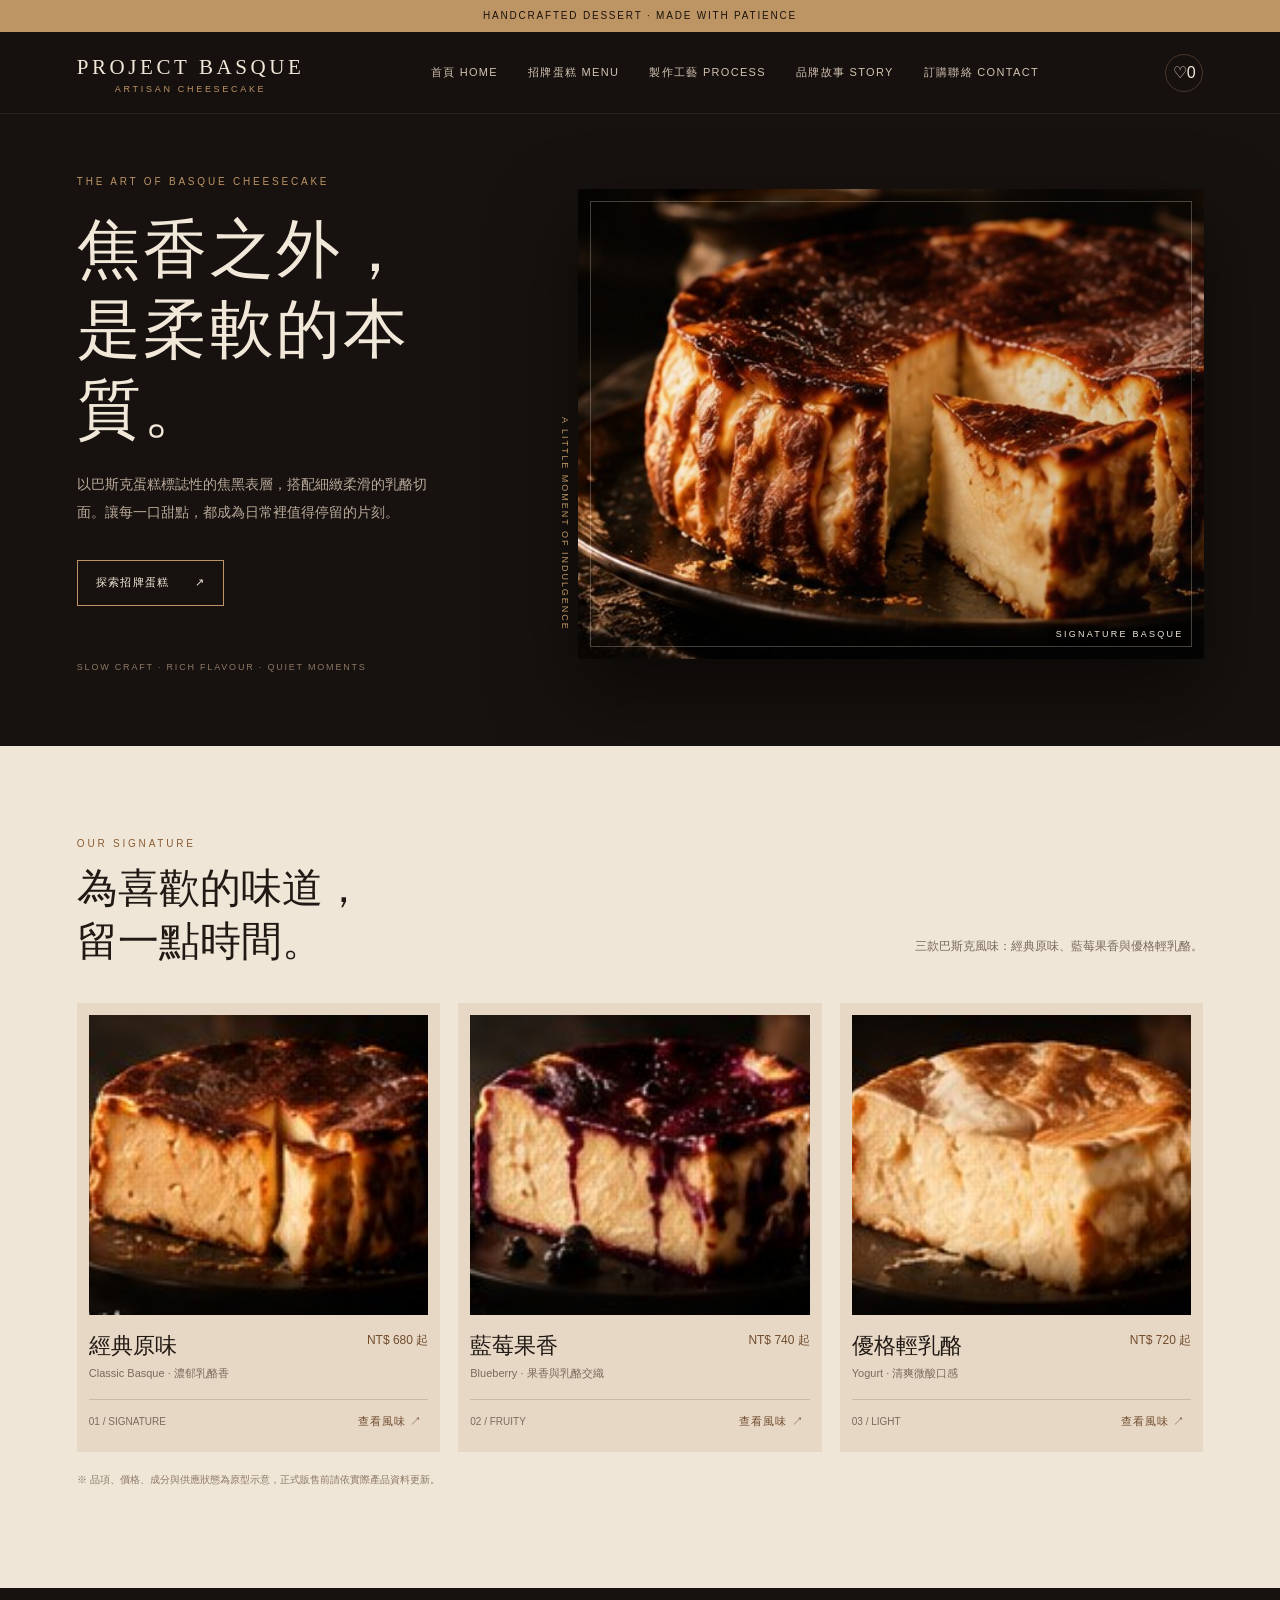
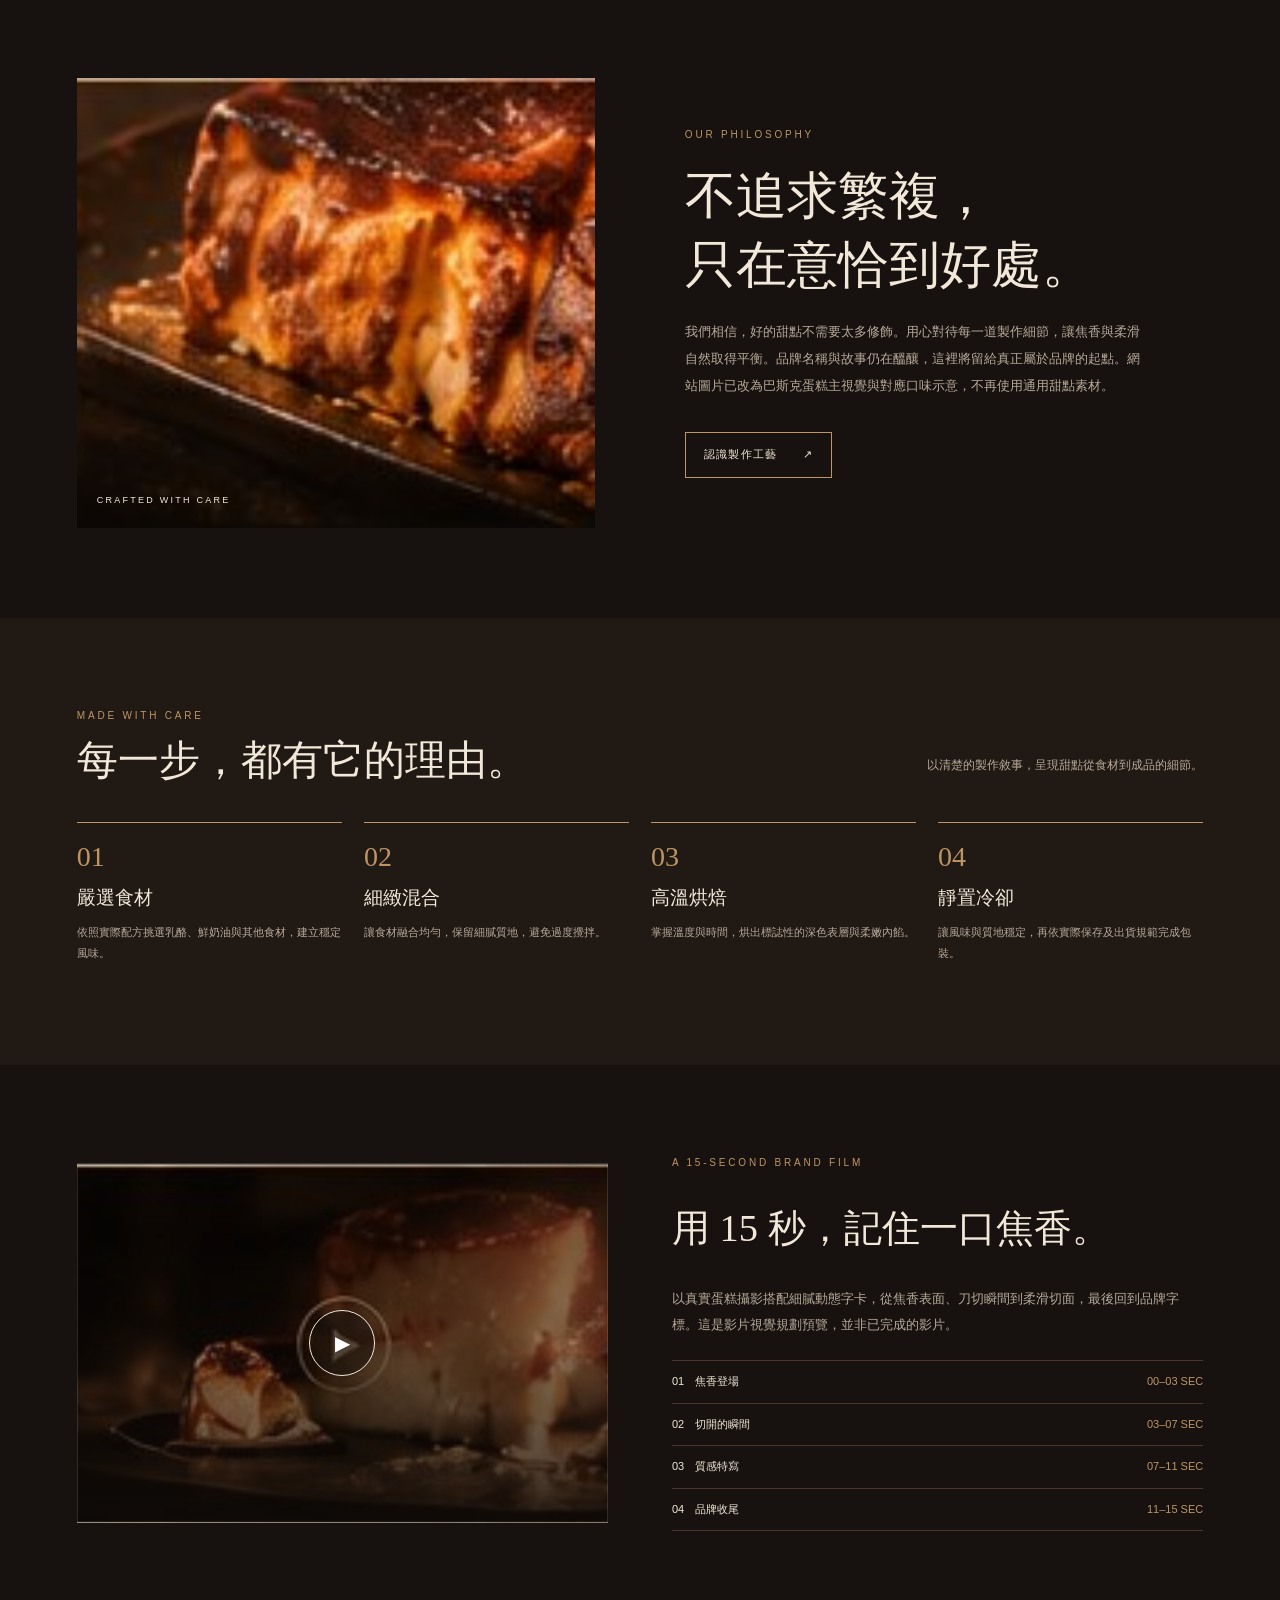
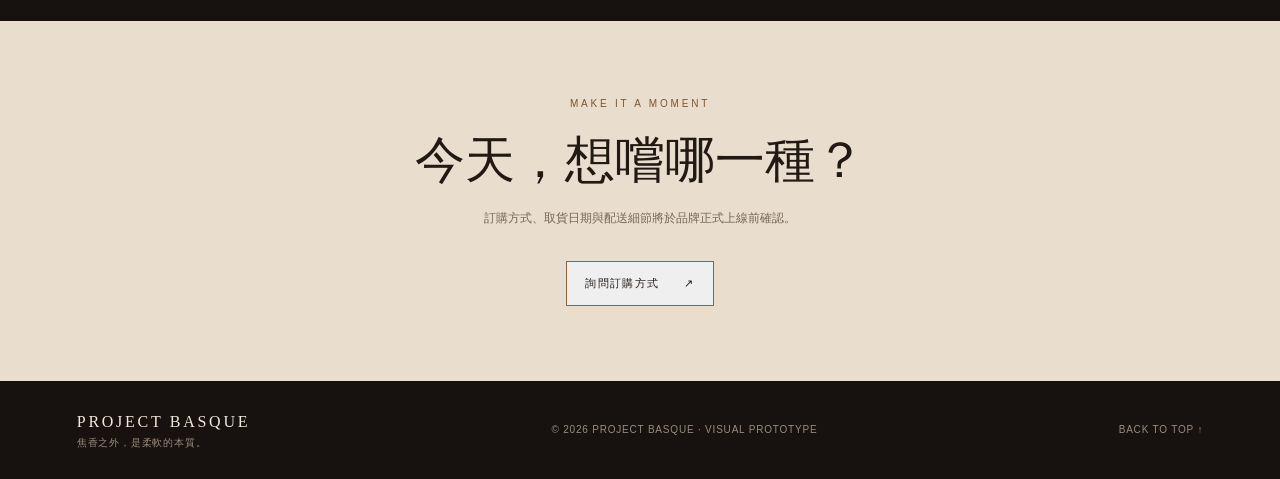
==== index.html @ e97a3de5 "Add files via upload" ====
<!doctype html>
<html lang="zh-Hant">
<head>
<meta charset="utf-8"><meta name="viewport" content="width=device-width,initial-scale=1"><meta name="theme-color" content="#17120f">
<title>PROJECT BASQUE｜焦香之外</title>
<style>
:root{--bg:#17120f;--panel:#211914;--cream:#f2e8d9;--muted:#b8a99a;--gold:#bd9564;--line:#49372a;--serif:Georgia,'Noto Serif TC','Songti TC',serif;--sans:Arial,'Noto Sans TC',sans-serif}*{box-sizing:border-box}html{scroll-behavior:smooth}body{margin:0;background:var(--bg);color:var(--cream);font-family:var(--sans);line-height:1.6}a{color:inherit;text-decoration:none}button{font:inherit;cursor:pointer}.announcement{padding:8px 16px;text-align:center;background:#bd9564;color:#1b120b;font-size:10px;letter-spacing:.18em}.nav{height:82px;display:flex;align-items:center;justify-content:space-between;padding:0 6vw;border-bottom:1px solid #ffffff12;position:sticky;top:0;background:#17120feF;backdrop-filter:blur(16px);z-index:10}.brand{font-family:var(--serif);font-size:21px;letter-spacing:.17em}.brand small{display:block;font:9px var(--sans);letter-spacing:.3em;text-align:center;color:var(--gold)}.navlinks{display:flex;gap:30px;font-size:11px;letter-spacing:.12em;color:#d2c2b1}.navlinks a:hover{color:var(--gold)}.navright{display:flex;align-items:center;gap:15px}.iconbtn{background:none;color:var(--cream);border:1px solid var(--line);border-radius:50%;width:38px;height:38px}.menu{display:none}.hero{min-height:610px;display:grid;grid-template-columns:.85fr 1.15fr;align-items:center;padding:60px 6vw 72px;gap:3vw;overflow:hidden;position:relative}.eyebrow{font-size:10px;letter-spacing:.28em;color:var(--gold);text-transform:uppercase}.hero h1{font:clamp(42px,5vw,72px)/1.25 var(--serif);font-weight:400;letter-spacing:.04em;margin:20px 0}.hero p{max-width:360px;color:var(--muted);font-size:14px;line-height:2}.cta{display:inline-flex;gap:25px;align-items:center;border:1px solid var(--gold);padding:13px 18px;color:var(--cream);font-size:11px;letter-spacing:.12em;margin-top:20px;transition:.3s}.cta:hover{background:var(--gold);color:#1b120b}.hero-note{margin-top:54px;color:#8c7865;font-size:9px;letter-spacing:.2em}.hero-image{height:470px;position:relative;background:linear-gradient(90deg,#17120f00,#17120f33),url('[data-uri]') center/cover;border-radius:2px;box-shadow:0 35px 80px #0008;animation:rise 1.1s both}.hero-image:after{content:'SIGNATURE BASQUE';position:absolute;right:20px;bottom:18px;font-size:9px;letter-spacing:.25em;text-shadow:0 2px 8px #000}.hero-image:before{content:'';position:absolute;inset:12px;border:1px solid #f2e8d944;pointer-events:none}.hero-caption{position:absolute;left:-20px;bottom:28px;writing-mode:vertical-rl;font-size:9px;letter-spacing:.22em;color:var(--gold)}section{padding:90px 6vw}.section-head{display:flex;align-items:end;justify-content:space-between;gap:20px;margin-bottom:35px}.section-head h2{font:clamp(30px,3.2vw,46px)/1.3 var(--serif);font-weight:400;margin:10px 0 0}.section-head p{color:var(--muted);font-size:12px;max-width:300px}.products{background:#f0e6d8;color:#211914}.products .eyebrow{color:#8a5c32}.products .section-head p{color:#78695c}.product-grid{display:grid;grid-template-columns:repeat(3,1fr);gap:18px}.product-card{background:#e7d8c6;padding:12px 12px 20px;position:relative;transition:transform .35s}.product-card:hover{transform:translateY(-6px)}.product-photo{height:300px;background-size:cover;background-position:center;position:relative;overflow:hidden}.product-photo:after{content:'VIEW DETAILS ↗';position:absolute;bottom:0;left:0;right:0;padding:13px;background:#17120fc9;color:#f2e8d9;font-size:9px;letter-spacing:.16em;transform:translateY(100%);transition:.3s}.product-card:hover .product-photo:after{transform:translateY(0)}.photo-original{background-image:url('[data-uri]')}.photo-blueberry{background-image:url('[data-uri]')}.photo-yogurt{background-image:url('[data-uri]')}.product-meta{display:flex;justify-content:space-between;align-items:start;margin-top:16px;gap:10px}.product-meta h3{font:22px var(--serif);font-weight:400;margin:0;color:#211914}.product-meta p{margin:4px 0 0;color:#7c6a5a;font-size:11px}.price{color:#704b2b;font-size:12px;white-space:nowrap}.product-bottom{display:flex;justify-content:space-between;align-items:center;margin-top:16px;border-top:1px solid #cbb9a4;padding-top:12px;color:#7c6a5a;font-size:10px}.text-link{border:0;background:none;color:#714c2e;font-size:11px;letter-spacing:.1em}.story{display:grid;grid-template-columns:1fr 1fr;gap:7vw;align-items:center}.story-image{height:450px;background:url('[data-uri]') center/cover;position:relative}.story-image:after{content:'CRAFTED WITH CARE';position:absolute;bottom:20px;left:20px;font-size:9px;letter-spacing:.25em}.story-copy h2{font:clamp(34px,4vw,52px)/1.35 var(--serif);font-weight:400;margin:18px 0}.story-copy p{font-size:13px;line-height:2.1;color:var(--muted);max-width:460px}.process{background:#211914}.steps{display:grid;grid-template-columns:repeat(4,1fr);gap:22px}.step{border-top:1px solid var(--gold);padding-top:18px}.step span{font:28px var(--serif);color:var(--gold)}.step h3{font:19px var(--serif);font-weight:400;margin:12px 0 7px}.step p{font-size:11px;color:var(--muted);line-height:1.9}.film{display:grid;grid-template-columns:1fr 1fr;gap:5vw;align-items:center}.film-poster{height:360px;background:linear-gradient(0deg,#100b08b8,#100b0810),url('[data-uri]') center/cover;display:flex;align-items:center;justify-content:center;border:1px solid #ffffff22}.play{border:1px solid #f2e8d9;border-radius:50%;width:66px;height:66px;background:#17120f80;color:#fff;font-size:20px}.film h2{font:clamp(30px,3vw,44px) var(--serif);font-weight:400}.film p{color:var(--muted);font-size:13px;line-height:2}.film-list{margin-top:22px;border-top:1px solid var(--line)}.film-row{display:flex;justify-content:space-between;padding:12px 0;border-bottom:1px solid var(--line);font-size:11px}.film-row span:last-child{color:var(--gold)}.contact{background:#e9ddcd;color:#211914;text-align:center;padding:75px 6vw}.contact .eyebrow{color:#80552e}.contact h2{font:clamp(32px,4vw,50px) var(--serif);font-weight:400;margin:15px 0}.contact p{color:#756657;font-size:12px}.contact .cta{color:#211914;border-color:#8e643e}.contact .cta:hover{color:#fff}.footer{display:flex;justify-content:space-between;align-items:center;gap:20px;padding:28px 6vw;color:#9c8b7b;font-size:10px;letter-spacing:.08em}.footer .brand{font-size:16px;color:var(--cream)}.modal{position:fixed;inset:0;background:#000b;display:none;align-items:center;justify-content:center;padding:20px;z-index:30}.modal.open{display:flex}.modal-box{background:#211914;border:1px solid var(--gold);max-width:540px;width:100%;padding:30px;position:relative}.close{position:absolute;right:16px;top:12px;background:none;border:0;color:var(--cream);font-size:25px}.modal h3{font:30px var(--serif);font-weight:400}.modal p{color:var(--muted);font-size:13px;line-height:2}.modal-actions{display:flex;gap:10px;flex-wrap:wrap}.toast{position:fixed;bottom:22px;left:50%;transform:translate(-50%,20px);opacity:0;background:var(--cream);color:#211914;padding:12px 18px;font-size:12px;z-index:50;transition:.3s;pointer-events:none}.toast.show{opacity:1;transform:translate(-50%,0)}.reveal{opacity:0;transform:translateY(22px);transition:opacity .8s,transform .8s}.reveal.visible{opacity:1;transform:none}@keyframes rise{from{opacity:0;transform:translateY(18px) scale(1.02)}to{opacity:1;transform:none}}
@media(max-width:800px){.nav{height:70px;padding:0 5vw}.navlinks{display:none;position:absolute;top:70px;left:0;right:0;background:#17120f;padding:24px 6vw;flex-direction:column;gap:18px;border-bottom:1px solid var(--line)}.navlinks.open{display:flex}.menu{display:inline-block}.hero{grid-template-columns:1fr;padding:50px 5vw 55px;gap:35px}.hero h1{font-size:48px}.hero-image{height:350px;grid-row:1}.hero-caption{left:auto;right:calc(100% + 12px);bottom:18px}.hero-note{margin-top:28px}.section-head{align-items:start;flex-direction:column}.product-grid{grid-template-columns:1fr;gap:18px}.product-photo{height:330px}.story,.film{grid-template-columns:1fr;gap:30px}.story-image{height:330px}.steps{grid-template-columns:1fr 1fr;gap:25px 18px}section{padding:65px 5vw}.film-poster{height:290px}.footer{padding:24px 5vw;flex-direction:column;align-items:start;gap:10px}}@media(prefers-reduced-motion:reduce){html{scroll-behavior:auto}*,*:before,*:after{animation-duration:.01ms!important;transition-duration:.01ms!important}.reveal{opacity:1;transform:none}}
</style></head>
<body>
<div class="announcement">HANDCRAFTED DESSERT · MADE WITH PATIENCE</div>
<header class="nav"><a class="brand" href="#home" aria-label="回到首頁">PROJECT BASQUE<small>ARTISAN CHEESECAKE</small></a><nav class="navlinks" id="navlinks"><a href="#home">首頁 HOME</a><a href="#menu">招牌蛋糕 MENU</a><a href="#process">製作工藝 PROCESS</a><a href="#story">品牌故事 STORY</a><a href="#contact">訂購聯絡 CONTACT</a></nav><div class="navright"><button class="iconbtn" id="cartBtn" aria-label="查看預訂清單">♡<span id="cartCount">0</span></button><button class="iconbtn menu" id="menuBtn" aria-label="開啟選單">☰</button></div></header>
<main>
<section class="hero" id="home"><div class="hero-copy"><div class="eyebrow">The art of Basque cheesecake</div><h1>焦香之外，<br>是柔軟的本質。</h1><p>以巴斯克蛋糕標誌性的焦黑表層，搭配細緻柔滑的乳酪切面。讓每一口甜點，都成為日常裡值得停留的片刻。</p><a class="cta" href="#menu">探索招牌蛋糕 <span>↗</span></a><div class="hero-note">SLOW CRAFT · RICH FLAVOUR · QUIET MOMENTS</div></div><div class="hero-image" role="img" aria-label="巴斯克蛋糕主視覺"><div class="hero-caption">A LITTLE MOMENT OF INDULGENCE</div></div></section>
<section class="products" id="menu"><div class="section-head reveal"><div><div class="eyebrow">Our signature</div><h2>為喜歡的味道，<br>留一點時間。</h2></div><p>三款巴斯克風味：經典原味、藍莓果香與優格輕乳酪。</p></div><div class="product-grid">
<article class="product-card reveal"><div class="product-photo photo-original" role="img" aria-label="原味巴斯克蛋糕"></div><div class="product-meta"><div><h3>經典原味</h3><p>Classic Basque · 濃郁乳酪香</p></div><div class="price">NT$ 680 起</div></div><div class="product-bottom"><span>01 / SIGNATURE</span><button class="text-link details" data-product="original">查看風味 ↗</button></div></article>
<article class="product-card reveal"><div class="product-photo photo-blueberry" role="img" aria-label="藍莓巴斯克蛋糕"></div><div class="product-meta"><div><h3>藍莓果香</h3><p>Blueberry · 果香與乳酪交織</p></div><div class="price">NT$ 740 起</div></div><div class="product-bottom"><span>02 / FRUITY</span><button class="text-link details" data-product="blueberry">查看風味 ↗</button></div></article>
<article class="product-card reveal"><div class="product-photo photo-yogurt" role="img" aria-label="優格巴斯克蛋糕"></div><div class="product-meta"><div><h3>優格輕乳酪</h3><p>Yogurt · 清爽微酸口感</p></div><div class="price">NT$ 720 起</div></div><div class="product-bottom"><span>03 / LIGHT</span><button class="text-link details" data-product="yogurt">查看風味 ↗</button></div></article>
</div><p style="font-size:10px;color:#8a7764;margin-top:20px">※ 品項、價格、成分與供應狀態為原型示意，正式販售前請依實際產品資料更新。</p></section>
<section class="story" id="story"><div class="story-image reveal" role="img" aria-label="甜點製作與食材的暖色調畫面"></div><div class="story-copy reveal"><div class="eyebrow">Our philosophy</div><h2>不追求繁複，<br>只在意恰到好處。</h2><p>我們相信，好的甜點不需要太多修飾。用心對待每一道製作細節，讓焦香與柔滑自然取得平衡。品牌名稱與故事仍在醞釀，這裡將留給真正屬於品牌的起點。網站圖片已改為巴斯克蛋糕主視覺與對應口味示意，不再使用通用甜點素材。</p><a class="cta" href="#process">認識製作工藝 <span>↗</span></a></div></section>
<section class="process" id="process"><div class="section-head reveal"><div><div class="eyebrow">Made with care</div><h2>每一步，都有它的理由。</h2></div><p>以清楚的製作敘事，呈現甜點從食材到成品的細節。</p></div><div class="steps"><div class="step reveal"><span>01</span><h3>嚴選食材</h3><p>依照實際配方挑選乳酪、鮮奶油與其他食材，建立穩定風味。</p></div><div class="step reveal"><span>02</span><h3>細緻混合</h3><p>讓食材融合均勻，保留細膩質地，避免過度攪拌。</p></div><div class="step reveal"><span>03</span><h3>高溫烘焙</h3><p>掌握溫度與時間，烘出標誌性的深色表層與柔嫩內餡。</p></div><div class="step reveal"><span>04</span><h3>靜置冷卻</h3><p>讓風味與質地穩定，再依實際保存及出貨規範完成包裝。</p></div></div></section>
<section class="film"><div class="film-poster reveal"><button class="play" id="filmBtn" aria-label="查看影片分鏡">▶</button></div><div class="reveal"><div class="eyebrow">A 15-second brand film</div><h2>用 15 秒，記住一口焦香。</h2><p>以真實蛋糕攝影搭配細膩動態字卡，從焦香表面、刀切瞬間到柔滑切面，最後回到品牌字標。這是影片視覺規劃預覽，並非已完成的影片。</p><div class="film-list"><div class="film-row"><span>01　焦香登場</span><span>00–03 SEC</span></div><div class="film-row"><span>02　切開的瞬間</span><span>03–07 SEC</span></div><div class="film-row"><span>03　質感特寫</span><span>07–11 SEC</span></div><div class="film-row"><span>04　品牌收尾</span><span>11–15 SEC</span></div></div></div></section>
<section class="contact" id="contact"><div class="eyebrow">Make it a moment</div><h2>今天，想嚐哪一種？</h2><p>訂購方式、取貨日期與配送細節將於品牌正式上線前確認。</p><button class="cta" id="orderBtn">詢問訂購方式 <span>↗</span></button></section>
</main><footer class="footer"><div><div class="brand">PROJECT BASQUE</div><div>焦香之外，是柔軟的本質。</div></div><div>© 2026 PROJECT BASQUE · VISUAL PROTOTYPE</div><a href="#home">BACK TO TOP ↑</a></footer>
<div class="modal" id="modal" role="dialog" aria-modal="true" aria-labelledby="modalTitle"><div class="modal-box"><button class="close" id="closeModal" aria-label="關閉">×</button><div class="eyebrow" id="modalEyebrow">PRODUCT DETAILS</div><h3 id="modalTitle">經典原味</h3><p id="modalText"></p><div class="modal-actions"><button class="cta" id="addBtn">加入預訂清單 <span>＋</span></button><button class="cta" id="closeCta">繼續瀏覽</button></div></div></div><div class="toast" id="toast" role="status"></div>
<script>
const products={original:{name:'經典原味',en:'Classic Basque',price:'NT$ 680 起',text:'以濃郁乳酪風味為主角，搭配深色烘焙表層與柔滑內餡。尺寸、成分、過敏原與保存方式將以正式商品資料為準。'},blueberry:{name:'藍莓果香',en:'Blueberry Basque',price:'NT$ 740 起',text:'以藍莓果香搭配乳酪的濃郁感，呈現果香與奶香的平衡。藍莓呈現方式、實際配方與季節供應需由品牌確認。'},yogurt:{name:'優格輕乳酪',en:'Yogurt Basque',price:'NT$ 720 起',text:'以優格風味帶出清爽微酸的想像，與乳酪質地形成柔和對比。實際酸度、配方、保存方式與供應資訊需於上市前確認。'}};
let selected='original',cart=[];const modal=document.getElementById('modal'),toast=document.getElementById('toast');function showToast(msg){toast.textContent=msg;toast.classList.add('show');setTimeout(()=>toast.classList.remove('show'),2400)}function openProduct(id){selected=id;const p=products[id];document.getElementById('modalEyebrow').textContent=p.en.toUpperCase()+' · '+p.price;document.getElementById('modalTitle').textContent=p.name;document.getElementById('modalText').textContent=p.text;modal.classList.add('open')}function closeModal(){modal.classList.remove('open')}document.querySelectorAll('.details').forEach(b=>b.addEventListener('click',()=>openProduct(b.dataset.product)));document.getElementById('closeModal').onclick=closeModal;document.getElementById('closeCta').onclick=closeModal;modal.addEventListener('click',e=>{if(e.target===modal)closeModal()});document.getElementById('addBtn').onclick=()=>{cart.push(selected);document.getElementById('cartCount').textContent=cart.length;closeModal();showToast('已加入預訂清單（原型示意，尚未建立真實訂單）')};document.getElementById('cartBtn').onclick=()=>showToast(cart.length?'預訂清單：'+cart.map(x=>products[x].name).join('、')+'。此為原型清單，尚未送出訂單。':'預訂清單目前是空的，先挑選喜歡的蛋糕吧。');document.getElementById('orderBtn').onclick=()=>showToast('正式訂購管道尚待確認，這裡先展示按鈕互動。');document.getElementById('filmBtn').onclick=()=>{document.getElementById('modalEyebrow').textContent='VIDEO STORYBOARD · 15 SEC';document.getElementById('modalTitle').textContent='品牌形象影片分鏡';document.getElementById('modalText').textContent='00–03 秒：焦香表面微距與暖光；03–07 秒：刀切蛋糕，呈現內餡；07–11 秒：切片放上陶瓷盤，焦點轉移；11–15 秒：蛋糕定格、暫定品牌字標與標語淡入。影片尚未實拍或剪輯。';document.getElementById('addBtn').style.display='none';modal.classList.add('open')};document.getElementById('closeModal').addEventListener('click',()=>{document.getElementById('addBtn').style.display='inline-flex'});document.getElementById('menuBtn').onclick=()=>document.getElementById('navlinks').classList.toggle('open');document.querySelectorAll('.navlinks a').forEach(a=>a.addEventListener('click',()=>document.getElementById('navlinks').classList.remove('open')));const observer=new IntersectionObserver(entries=>entries.forEach(e=>{if(e.isIntersecting){e.target.classList.add('visible');observer.unobserve(e.target)}}),{threshold:.12});document.querySelectorAll('.reveal').forEach(el=>observer.observe(el));document.addEventListener('keydown',e=>{if(e.key==='Escape')closeModal()});
</script></body></html>
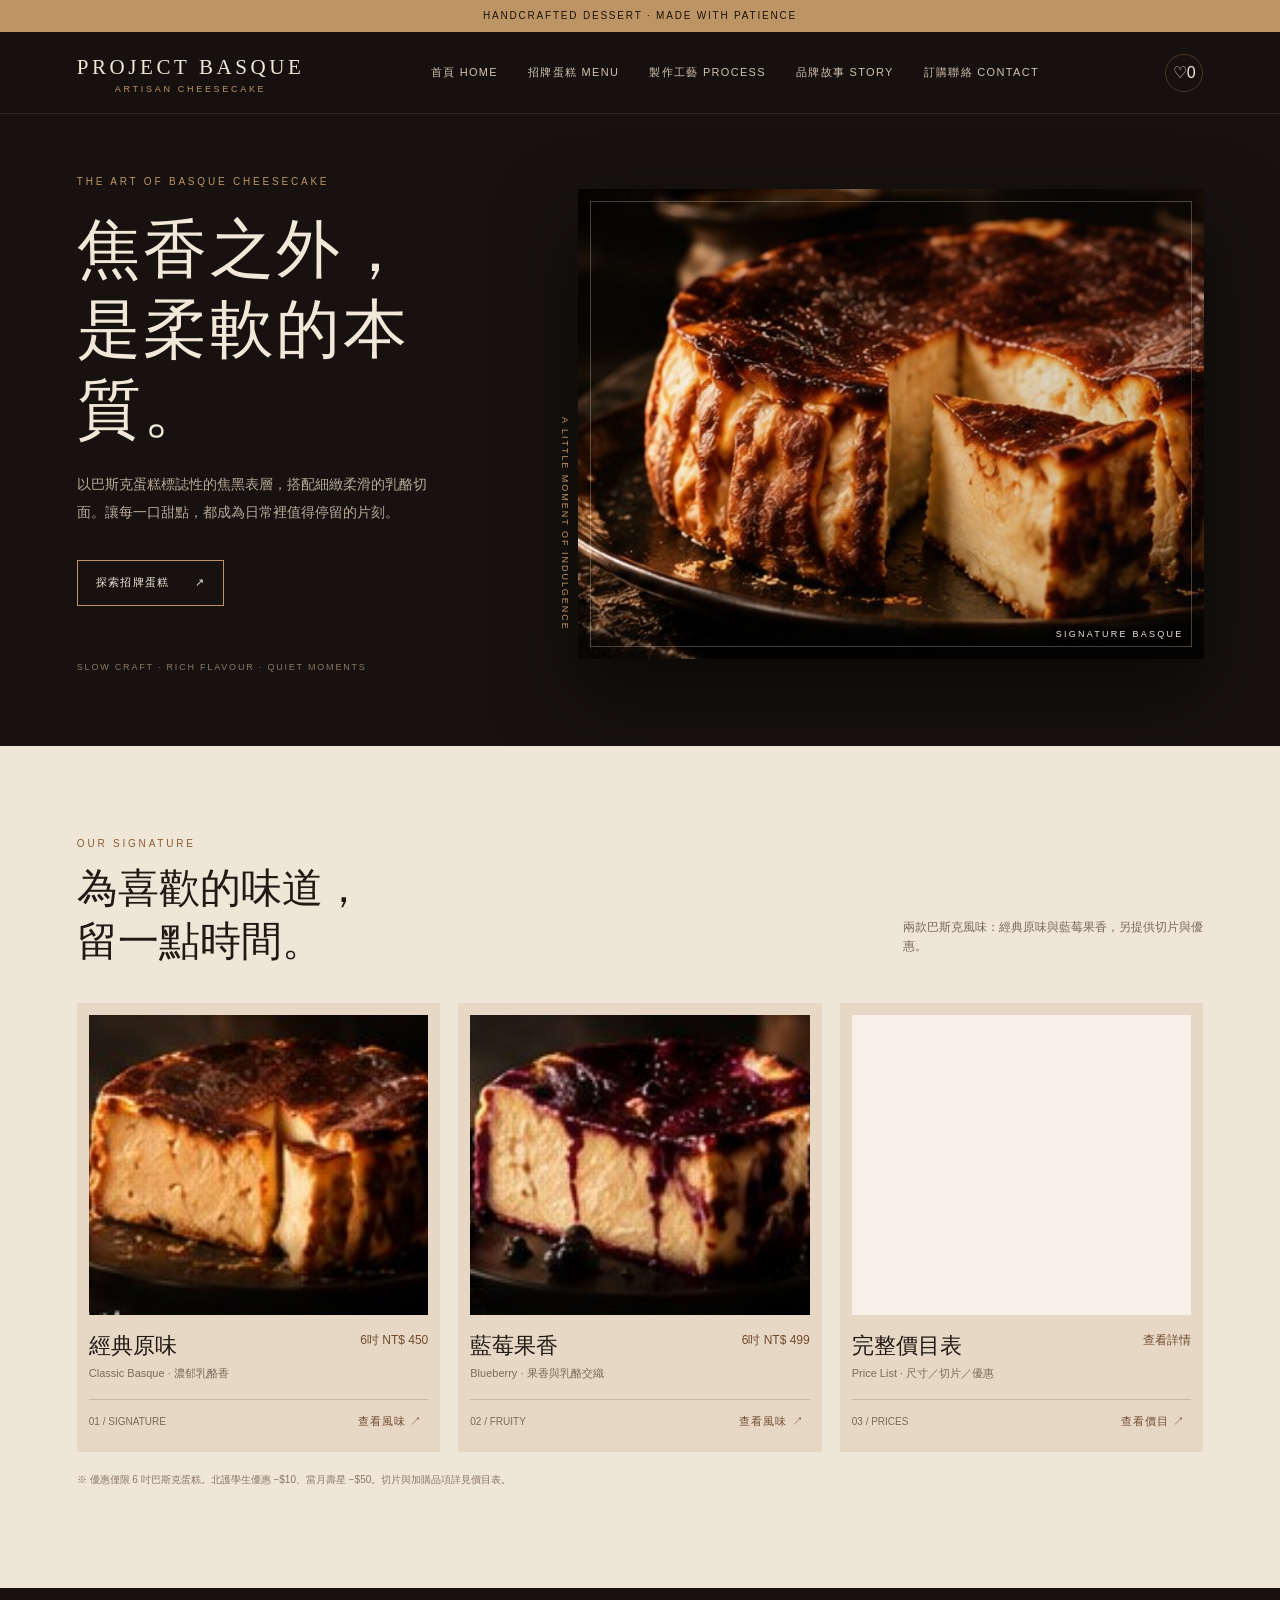
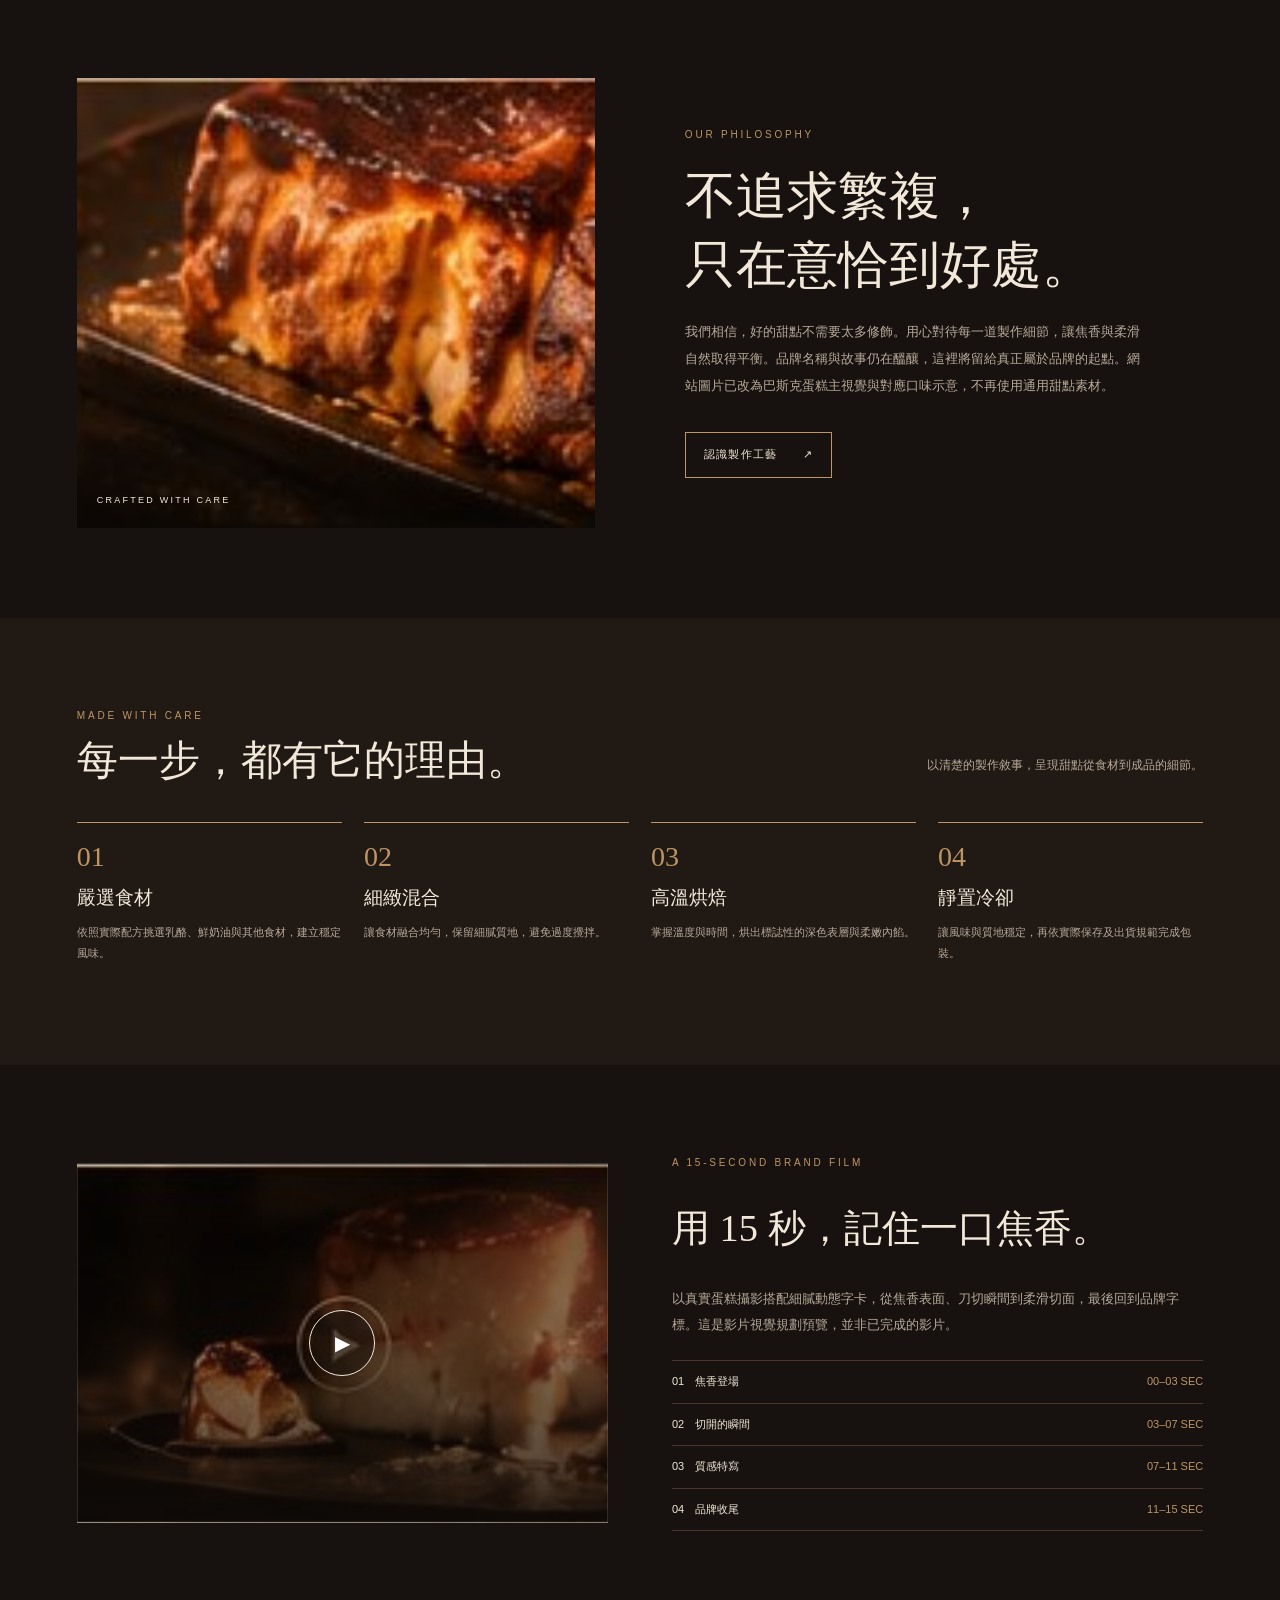
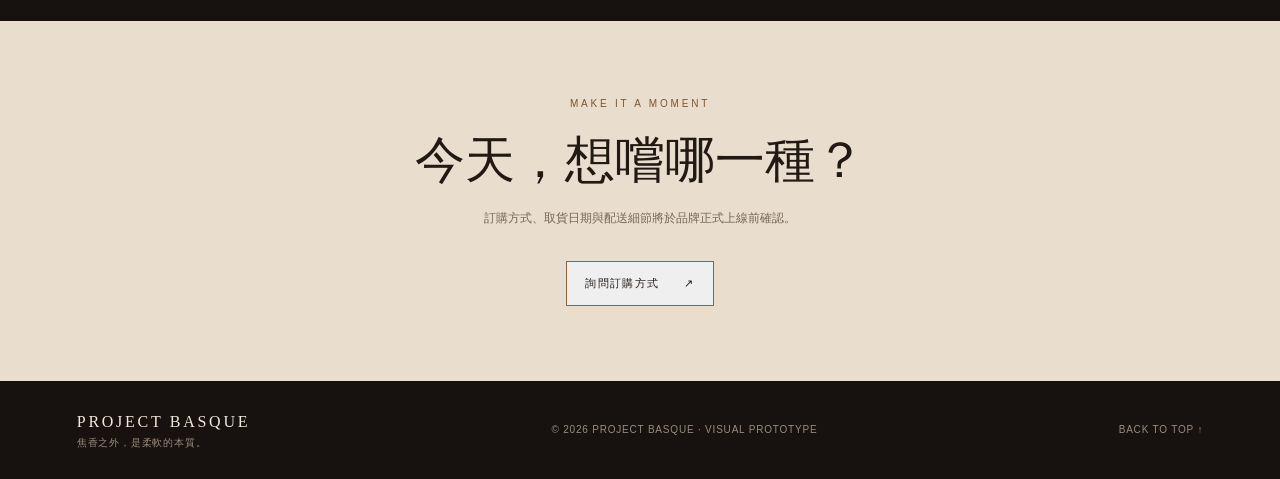
==== commit b95b3b50: "Add files via upload" ====
--- a/index.html
+++ b/index.html
@@ -4,7 +4,7 @@
 <meta charset="utf-8"><meta name="viewport" content="width=device-width,initial-scale=1"><meta name="theme-color" content="#17120f">
 <title>PROJECT BASQUE｜焦香之外</title>
 <style>
-:root{--bg:#17120f;--panel:#211914;--cream:#f2e8d9;--muted:#b8a99a;--gold:#bd9564;--line:#49372a;--serif:Georgia,'Noto Serif TC','Songti TC',serif;--sans:Arial,'Noto Sans TC',sans-serif}*{box-sizing:border-box}html{scroll-behavior:smooth}body{margin:0;background:var(--bg);color:var(--cream);font-family:var(--sans);line-height:1.6}a{color:inherit;text-decoration:none}button{font:inherit;cursor:pointer}.announcement{padding:8px 16px;text-align:center;background:#bd9564;color:#1b120b;font-size:10px;letter-spacing:.18em}.nav{height:82px;display:flex;align-items:center;justify-content:space-between;padding:0 6vw;border-bottom:1px solid #ffffff12;position:sticky;top:0;background:#17120feF;backdrop-filter:blur(16px);z-index:10}.brand{font-family:var(--serif);font-size:21px;letter-spacing:.17em}.brand small{display:block;font:9px var(--sans);letter-spacing:.3em;text-align:center;color:var(--gold)}.navlinks{display:flex;gap:30px;font-size:11px;letter-spacing:.12em;color:#d2c2b1}.navlinks a:hover{color:var(--gold)}.navright{display:flex;align-items:center;gap:15px}.iconbtn{background:none;color:var(--cream);border:1px solid var(--line);border-radius:50%;width:38px;height:38px}.menu{display:none}.hero{min-height:610px;display:grid;grid-template-columns:.85fr 1.15fr;align-items:center;padding:60px 6vw 72px;gap:3vw;overflow:hidden;position:relative}.eyebrow{font-size:10px;letter-spacing:.28em;color:var(--gold);text-transform:uppercase}.hero h1{font:clamp(42px,5vw,72px)/1.25 var(--serif);font-weight:400;letter-spacing:.04em;margin:20px 0}.hero p{max-width:360px;color:var(--muted);font-size:14px;line-height:2}.cta{display:inline-flex;gap:25px;align-items:center;border:1px solid var(--gold);padding:13px 18px;color:var(--cream);font-size:11px;letter-spacing:.12em;margin-top:20px;transition:.3s}.cta:hover{background:var(--gold);color:#1b120b}.hero-note{margin-top:54px;color:#8c7865;font-size:9px;letter-spacing:.2em}.hero-image{height:470px;position:relative;background:linear-gradient(90deg,#17120f00,#17120f33),url('[data-uri]') center/cover;border-radius:2px;box-shadow:0 35px 80px #0008;animation:rise 1.1s both}.hero-image:after{content:'SIGNATURE BASQUE';position:absolute;right:20px;bottom:18px;font-size:9px;letter-spacing:.25em;text-shadow:0 2px 8px #000}.hero-image:before{content:'';position:absolute;inset:12px;border:1px solid #f2e8d944;pointer-events:none}.hero-caption{position:absolute;left:-20px;bottom:28px;writing-mode:vertical-rl;font-size:9px;letter-spacing:.22em;color:var(--gold)}section{padding:90px 6vw}.section-head{display:flex;align-items:end;justify-content:space-between;gap:20px;margin-bottom:35px}.section-head h2{font:clamp(30px,3.2vw,46px)/1.3 var(--serif);font-weight:400;margin:10px 0 0}.section-head p{color:var(--muted);font-size:12px;max-width:300px}.products{background:#f0e6d8;color:#211914}.products .eyebrow{color:#8a5c32}.products .section-head p{color:#78695c}.product-grid{display:grid;grid-template-columns:repeat(3,1fr);gap:18px}.product-card{background:#e7d8c6;padding:12px 12px 20px;position:relative;transition:transform .35s}.product-card:hover{transform:translateY(-6px)}.product-photo{height:300px;background-size:cover;background-position:center;position:relative;overflow:hidden}.product-photo:after{content:'VIEW DETAILS ↗';position:absolute;bottom:0;left:0;right:0;padding:13px;background:#17120fc9;color:#f2e8d9;font-size:9px;letter-spacing:.16em;transform:translateY(100%);transition:.3s}.product-card:hover .product-photo:after{transform:translateY(0)}.photo-original{background-image:url('[data-uri]')}.photo-blueberry{background-image:url('[data-uri]')}.photo-yogurt{background-image:url('[data-uri]')}.product-meta{display:flex;justify-content:space-between;align-items:start;margin-top:16px;gap:10px}.product-meta h3{font:22px var(--serif);font-weight:400;margin:0;color:#211914}.product-meta p{margin:4px 0 0;color:#7c6a5a;font-size:11px}.price{color:#704b2b;font-size:12px;white-space:nowrap}.product-bottom{display:flex;justify-content:space-between;align-items:center;margin-top:16px;border-top:1px solid #cbb9a4;padding-top:12px;color:#7c6a5a;font-size:10px}.text-link{border:0;background:none;color:#714c2e;font-size:11px;letter-spacing:.1em}.story{display:grid;grid-template-columns:1fr 1fr;gap:7vw;align-items:center}.story-image{height:450px;background:url('[data-uri]') center/cover;position:relative}.story-image:after{content:'CRAFTED WITH CARE';position:absolute;bottom:20px;left:20px;font-size:9px;letter-spacing:.25em}.story-copy h2{font:clamp(34px,4vw,52px)/1.35 var(--serif);font-weight:400;margin:18px 0}.story-copy p{font-size:13px;line-height:2.1;color:var(--muted);max-width:460px}.process{background:#211914}.steps{display:grid;grid-template-columns:repeat(4,1fr);gap:22px}.step{border-top:1px solid var(--gold);padding-top:18px}.step span{font:28px var(--serif);color:var(--gold)}.step h3{font:19px var(--serif);font-weight:400;margin:12px 0 7px}.step p{font-size:11px;color:var(--muted);line-height:1.9}.film{display:grid;grid-template-columns:1fr 1fr;gap:5vw;align-items:center}.film-poster{height:360px;background:linear-gradient(0deg,#100b08b8,#100b0810),url('[data-uri]') center/cover;display:flex;align-items:center;justify-content:center;border:1px solid #ffffff22}.play{border:1px solid #f2e8d9;border-radius:50%;width:66px;height:66px;background:#17120f80;color:#fff;font-size:20px}.film h2{font:clamp(30px,3vw,44px) var(--serif);font-weight:400}.film p{color:var(--muted);font-size:13px;line-height:2}.film-list{margin-top:22px;border-top:1px solid var(--line)}.film-row{display:flex;justify-content:space-between;padding:12px 0;border-bottom:1px solid var(--line);font-size:11px}.film-row span:last-child{color:var(--gold)}.contact{background:#e9ddcd;color:#211914;text-align:center;padding:75px 6vw}.contact .eyebrow{color:#80552e}.contact h2{font:clamp(32px,4vw,50px) var(--serif);font-weight:400;margin:15px 0}.contact p{color:#756657;font-size:12px}.contact .cta{color:#211914;border-color:#8e643e}.contact .cta:hover{color:#fff}.footer{display:flex;justify-content:space-between;align-items:center;gap:20px;padding:28px 6vw;color:#9c8b7b;font-size:10px;letter-spacing:.08em}.footer .brand{font-size:16px;color:var(--cream)}.modal{position:fixed;inset:0;background:#000b;display:none;align-items:center;justify-content:center;padding:20px;z-index:30}.modal.open{display:flex}.modal-box{background:#211914;border:1px solid var(--gold);max-width:540px;width:100%;padding:30px;position:relative}.close{position:absolute;right:16px;top:12px;background:none;border:0;color:var(--cream);font-size:25px}.modal h3{font:30px var(--serif);font-weight:400}.modal p{color:var(--muted);font-size:13px;line-height:2}.modal-actions{display:flex;gap:10px;flex-wrap:wrap}.toast{position:fixed;bottom:22px;left:50%;transform:translate(-50%,20px);opacity:0;background:var(--cream);color:#211914;padding:12px 18px;font-size:12px;z-index:50;transition:.3s;pointer-events:none}.toast.show{opacity:1;transform:translate(-50%,0)}.reveal{opacity:0;transform:translateY(22px);transition:opacity .8s,transform .8s}.reveal.visible{opacity:1;transform:none}@keyframes rise{from{opacity:0;transform:translateY(18px) scale(1.02)}to{opacity:1;transform:none}}
+:root{--bg:#17120f;--panel:#211914;--cream:#f2e8d9;--muted:#b8a99a;--gold:#bd9564;--line:#49372a;--serif:Georgia,'Noto Serif TC','Songti TC',serif;--sans:Arial,'Noto Sans TC',sans-serif}*{box-sizing:border-box}html{scroll-behavior:smooth}body{margin:0;background:var(--bg);color:var(--cream);font-family:var(--sans);line-height:1.6}a{color:inherit;text-decoration:none}button{font:inherit;cursor:pointer}.announcement{padding:8px 16px;text-align:center;background:#bd9564;color:#1b120b;font-size:10px;letter-spacing:.18em}.nav{height:82px;display:flex;align-items:center;justify-content:space-between;padding:0 6vw;border-bottom:1px solid #ffffff12;position:sticky;top:0;background:#17120feF;backdrop-filter:blur(16px);z-index:10}.brand{font-family:var(--serif);font-size:21px;letter-spacing:.17em}.brand small{display:block;font:9px var(--sans);letter-spacing:.3em;text-align:center;color:var(--gold)}.navlinks{display:flex;gap:30px;font-size:11px;letter-spacing:.12em;color:#d2c2b1}.navlinks a:hover{color:var(--gold)}.navright{display:flex;align-items:center;gap:15px}.iconbtn{background:none;color:var(--cream);border:1px solid var(--line);border-radius:50%;width:38px;height:38px}.menu{display:none}.hero{min-height:610px;display:grid;grid-template-columns:.85fr 1.15fr;align-items:center;padding:60px 6vw 72px;gap:3vw;overflow:hidden;position:relative}.eyebrow{font-size:10px;letter-spacing:.28em;color:var(--gold);text-transform:uppercase}.hero h1{font:clamp(42px,5vw,72px)/1.25 var(--serif);font-weight:400;letter-spacing:.04em;margin:20px 0}.hero p{max-width:360px;color:var(--muted);font-size:14px;line-height:2}.cta{display:inline-flex;gap:25px;align-items:center;border:1px solid var(--gold);padding:13px 18px;color:var(--cream);font-size:11px;letter-spacing:.12em;margin-top:20px;transition:.3s}.cta:hover{background:var(--gold);color:#1b120b}.hero-note{margin-top:54px;color:#8c7865;font-size:9px;letter-spacing:.2em}.hero-image{height:470px;position:relative;background:linear-gradient(90deg,#17120f00,#17120f33),url('images/cake-01.jpg') center/cover;border-radius:2px;box-shadow:0 35px 80px #0008;animation:rise 1.1s both}.hero-image:after{content:'SIGNATURE BASQUE';position:absolute;right:20px;bottom:18px;font-size:9px;letter-spacing:.25em;text-shadow:0 2px 8px #000}.hero-image:before{content:'';position:absolute;inset:12px;border:1px solid #f2e8d944;pointer-events:none}.hero-caption{position:absolute;left:-20px;bottom:28px;writing-mode:vertical-rl;font-size:9px;letter-spacing:.22em;color:var(--gold)}section{padding:90px 6vw}.section-head{display:flex;align-items:end;justify-content:space-between;gap:20px;margin-bottom:35px}.section-head h2{font:clamp(30px,3.2vw,46px)/1.3 var(--serif);font-weight:400;margin:10px 0 0}.section-head p{color:var(--muted);font-size:12px;max-width:300px}.products{background:#f0e6d8;color:#211914}.products .eyebrow{color:#8a5c32}.products .section-head p{color:#78695c}.product-grid{display:grid;grid-template-columns:repeat(3,1fr);gap:18px}.product-card{background:#e7d8c6;padding:12px 12px 20px;position:relative;transition:transform .35s}.product-card:hover{transform:translateY(-6px)}.product-photo{height:300px;background-size:cover;background-position:center;position:relative;overflow:hidden}.product-photo:after{content:'VIEW DETAILS ↗';position:absolute;bottom:0;left:0;right:0;padding:13px;background:#17120fc9;color:#f2e8d9;font-size:9px;letter-spacing:.16em;transform:translateY(100%);transition:.3s}.product-card:hover .product-photo:after{transform:translateY(0)}.photo-original{background-image:url('images/cake-02.jpg')}.photo-blueberry{background-image:url('images/cake-03.jpg')}.price-list-photo{background-image:url('images/price-list.jpg');background-size:contain;background-color:#f7f0e6;background-repeat:no-repeat}.price-card .product-photo:after{content:'VIEW PRICE LIST ↗'}.product-meta{display:flex;justify-content:space-between;align-items:start;margin-top:16px;gap:10px}.product-meta h3{font:22px var(--serif);font-weight:400;margin:0;color:#211914}.product-meta p{margin:4px 0 0;color:#7c6a5a;font-size:11px}.price{color:#704b2b;font-size:12px;white-space:nowrap}.product-bottom{display:flex;justify-content:space-between;align-items:center;margin-top:16px;border-top:1px solid #cbb9a4;padding-top:12px;color:#7c6a5a;font-size:10px}.text-link{border:0;background:none;color:#714c2e;font-size:11px;letter-spacing:.1em}.story{display:grid;grid-template-columns:1fr 1fr;gap:7vw;align-items:center}.story-image{height:450px;background:url('images/cake-05.jpg') center/cover;position:relative}.story-image:after{content:'CRAFTED WITH CARE';position:absolute;bottom:20px;left:20px;font-size:9px;letter-spacing:.25em}.story-copy h2{font:clamp(34px,4vw,52px)/1.35 var(--serif);font-weight:400;margin:18px 0}.story-copy p{font-size:13px;line-height:2.1;color:var(--muted);max-width:460px}.process{background:#211914}.steps{display:grid;grid-template-columns:repeat(4,1fr);gap:22px}.step{border-top:1px solid var(--gold);padding-top:18px}.step span{font:28px var(--serif);color:var(--gold)}.step h3{font:19px var(--serif);font-weight:400;margin:12px 0 7px}.step p{font-size:11px;color:var(--muted);line-height:1.9}.film{display:grid;grid-template-columns:1fr 1fr;gap:5vw;align-items:center}.film-poster{height:360px;background:linear-gradient(0deg,#100b08b8,#100b0810),url('images/cake-06.jpg') center/cover;display:flex;align-items:center;justify-content:center;border:1px solid #ffffff22}.play{border:1px solid #f2e8d9;border-radius:50%;width:66px;height:66px;background:#17120f80;color:#fff;font-size:20px}.film h2{font:clamp(30px,3vw,44px) var(--serif);font-weight:400}.film p{color:var(--muted);font-size:13px;line-height:2}.film-list{margin-top:22px;border-top:1px solid var(--line)}.film-row{display:flex;justify-content:space-between;padding:12px 0;border-bottom:1px solid var(--line);font-size:11px}.film-row span:last-child{color:var(--gold)}.contact{background:#e9ddcd;color:#211914;text-align:center;padding:75px 6vw}.contact .eyebrow{color:#80552e}.contact h2{font:clamp(32px,4vw,50px) var(--serif);font-weight:400;margin:15px 0}.contact p{color:#756657;font-size:12px}.contact .cta{color:#211914;border-color:#8e643e}.contact .cta:hover{color:#fff}.footer{display:flex;justify-content:space-between;align-items:center;gap:20px;padding:28px 6vw;color:#9c8b7b;font-size:10px;letter-spacing:.08em}.footer .brand{font-size:16px;color:var(--cream)}.modal{position:fixed;inset:0;background:#000b;display:none;align-items:center;justify-content:center;padding:20px;z-index:30}.modal.open{display:flex}.modal-box{background:#211914;border:1px solid var(--gold);max-width:540px;width:100%;padding:30px;position:relative}.close{position:absolute;right:16px;top:12px;background:none;border:0;color:var(--cream);font-size:25px}.modal h3{font:30px var(--serif);font-weight:400}.modal p{color:var(--muted);font-size:13px;line-height:2;white-space:pre-line}.modal-actions{display:flex;gap:10px;flex-wrap:wrap}.toast{position:fixed;bottom:22px;left:50%;transform:translate(-50%,20px);opacity:0;background:var(--cream);color:#211914;padding:12px 18px;font-size:12px;z-index:50;transition:.3s;pointer-events:none}.toast.show{opacity:1;transform:translate(-50%,0)}.reveal{opacity:0;transform:translateY(22px);transition:opacity .8s,transform .8s}.reveal.visible{opacity:1;transform:none}@keyframes rise{from{opacity:0;transform:translateY(18px) scale(1.02)}to{opacity:1;transform:none}}
 @media(max-width:800px){.nav{height:70px;padding:0 5vw}.navlinks{display:none;position:absolute;top:70px;left:0;right:0;background:#17120f;padding:24px 6vw;flex-direction:column;gap:18px;border-bottom:1px solid var(--line)}.navlinks.open{display:flex}.menu{display:inline-block}.hero{grid-template-columns:1fr;padding:50px 5vw 55px;gap:35px}.hero h1{font-size:48px}.hero-image{height:350px;grid-row:1}.hero-caption{left:auto;right:calc(100% + 12px);bottom:18px}.hero-note{margin-top:28px}.section-head{align-items:start;flex-direction:column}.product-grid{grid-template-columns:1fr;gap:18px}.product-photo{height:330px}.story,.film{grid-template-columns:1fr;gap:30px}.story-image{height:330px}.steps{grid-template-columns:1fr 1fr;gap:25px 18px}section{padding:65px 5vw}.film-poster{height:290px}.footer{padding:24px 5vw;flex-direction:column;align-items:start;gap:10px}}@media(prefers-reduced-motion:reduce){html{scroll-behavior:auto}*,*:before,*:after{animation-duration:.01ms!important;transition-duration:.01ms!important}.reveal{opacity:1;transform:none}}
 </style></head>
 <body>
@@ -12,11 +12,11 @@
 <header class="nav"><a class="brand" href="#home" aria-label="回到首頁">PROJECT BASQUE<small>ARTISAN CHEESECAKE</small></a><nav class="navlinks" id="navlinks"><a href="#home">首頁 HOME</a><a href="#menu">招牌蛋糕 MENU</a><a href="#process">製作工藝 PROCESS</a><a href="#story">品牌故事 STORY</a><a href="#contact">訂購聯絡 CONTACT</a></nav><div class="navright"><button class="iconbtn" id="cartBtn" aria-label="查看預訂清單">♡<span id="cartCount">0</span></button><button class="iconbtn menu" id="menuBtn" aria-label="開啟選單">☰</button></div></header>
 <main>
 <section class="hero" id="home"><div class="hero-copy"><div class="eyebrow">The art of Basque cheesecake</div><h1>焦香之外，<br>是柔軟的本質。</h1><p>以巴斯克蛋糕標誌性的焦黑表層，搭配細緻柔滑的乳酪切面。讓每一口甜點，都成為日常裡值得停留的片刻。</p><a class="cta" href="#menu">探索招牌蛋糕 <span>↗</span></a><div class="hero-note">SLOW CRAFT · RICH FLAVOUR · QUIET MOMENTS</div></div><div class="hero-image" role="img" aria-label="巴斯克蛋糕主視覺"><div class="hero-caption">A LITTLE MOMENT OF INDULGENCE</div></div></section>
-<section class="products" id="menu"><div class="section-head reveal"><div><div class="eyebrow">Our signature</div><h2>為喜歡的味道，<br>留一點時間。</h2></div><p>三款巴斯克風味：經典原味、藍莓果香與優格輕乳酪。</p></div><div class="product-grid">
-<article class="product-card reveal"><div class="product-photo photo-original" role="img" aria-label="原味巴斯克蛋糕"></div><div class="product-meta"><div><h3>經典原味</h3><p>Classic Basque · 濃郁乳酪香</p></div><div class="price">NT$ 680 起</div></div><div class="product-bottom"><span>01 / SIGNATURE</span><button class="text-link details" data-product="original">查看風味 ↗</button></div></article>
-<article class="product-card reveal"><div class="product-photo photo-blueberry" role="img" aria-label="藍莓巴斯克蛋糕"></div><div class="product-meta"><div><h3>藍莓果香</h3><p>Blueberry · 果香與乳酪交織</p></div><div class="price">NT$ 740 起</div></div><div class="product-bottom"><span>02 / FRUITY</span><button class="text-link details" data-product="blueberry">查看風味 ↗</button></div></article>
-<article class="product-card reveal"><div class="product-photo photo-yogurt" role="img" aria-label="優格巴斯克蛋糕"></div><div class="product-meta"><div><h3>優格輕乳酪</h3><p>Yogurt · 清爽微酸口感</p></div><div class="price">NT$ 720 起</div></div><div class="product-bottom"><span>03 / LIGHT</span><button class="text-link details" data-product="yogurt">查看風味 ↗</button></div></article>
-</div><p style="font-size:10px;color:#8a7764;margin-top:20px">※ 品項、價格、成分與供應狀態為原型示意，正式販售前請依實際產品資料更新。</p></section>
+<section class="products" id="menu"><div class="section-head reveal"><div><div class="eyebrow">Our signature</div><h2>為喜歡的味道，<br>留一點時間。</h2></div><p>兩款巴斯克風味：經典原味與藍莓果香，另提供切片與優惠。</p></div><div class="product-grid">
+<article class="product-card reveal"><div class="product-photo photo-original" role="img" aria-label="原味巴斯克蛋糕"></div><div class="product-meta"><div><h3>經典原味</h3><p>Classic Basque · 濃郁乳酪香</p></div><div class="price">6吋 NT$ 450</div></div><div class="product-bottom"><span>01 / SIGNATURE</span><button class="text-link details" data-product="original">查看風味 ↗</button></div></article>
+<article class="product-card reveal"><div class="product-photo photo-blueberry" role="img" aria-label="藍莓巴斯克蛋糕"></div><div class="product-meta"><div><h3>藍莓果香</h3><p>Blueberry · 果香與乳酪交織</p></div><div class="price">6吋 NT$ 499</div></div><div class="product-bottom"><span>02 / FRUITY</span><button class="text-link details" data-product="blueberry">查看風味 ↗</button></div></article>
+<article class="product-card reveal price-card"><div class="product-photo price-list-photo" role="img" aria-label="巴斯克蛋糕價目表"></div><div class="product-meta"><div><h3>完整價目表</h3><p>Price List · 尺寸／切片／優惠</p></div><div class="price">查看詳情</div></div><div class="product-bottom"><span>03 / PRICES</span><button class="text-link details" data-product="pricelist">查看價目 ↗</button></div></article>
+</div><p style="font-size:10px;color:#8a7764;margin-top:20px">※ 優惠僅限 6 吋巴斯克蛋糕。北護學生優惠 −$10、當月壽星 −$50。切片與加購品項詳見價目表。</p></section>
 <section class="story" id="story"><div class="story-image reveal" role="img" aria-label="甜點製作與食材的暖色調畫面"></div><div class="story-copy reveal"><div class="eyebrow">Our philosophy</div><h2>不追求繁複，<br>只在意恰到好處。</h2><p>我們相信，好的甜點不需要太多修飾。用心對待每一道製作細節，讓焦香與柔滑自然取得平衡。品牌名稱與故事仍在醞釀，這裡將留給真正屬於品牌的起點。網站圖片已改為巴斯克蛋糕主視覺與對應口味示意，不再使用通用甜點素材。</p><a class="cta" href="#process">認識製作工藝 <span>↗</span></a></div></section>
 <section class="process" id="process"><div class="section-head reveal"><div><div class="eyebrow">Made with care</div><h2>每一步，都有它的理由。</h2></div><p>以清楚的製作敘事，呈現甜點從食材到成品的細節。</p></div><div class="steps"><div class="step reveal"><span>01</span><h3>嚴選食材</h3><p>依照實際配方挑選乳酪、鮮奶油與其他食材，建立穩定風味。</p></div><div class="step reveal"><span>02</span><h3>細緻混合</h3><p>讓食材融合均勻，保留細膩質地，避免過度攪拌。</p></div><div class="step reveal"><span>03</span><h3>高溫烘焙</h3><p>掌握溫度與時間，烘出標誌性的深色表層與柔嫩內餡。</p></div><div class="step reveal"><span>04</span><h3>靜置冷卻</h3><p>讓風味與質地穩定，再依實際保存及出貨規範完成包裝。</p></div></div></section>
 <section class="film"><div class="film-poster reveal"><button class="play" id="filmBtn" aria-label="查看影片分鏡">▶</button></div><div class="reveal"><div class="eyebrow">A 15-second brand film</div><h2>用 15 秒，記住一口焦香。</h2><p>以真實蛋糕攝影搭配細膩動態字卡，從焦香表面、刀切瞬間到柔滑切面，最後回到品牌字標。這是影片視覺規劃預覽，並非已完成的影片。</p><div class="film-list"><div class="film-row"><span>01　焦香登場</span><span>00–03 SEC</span></div><div class="film-row"><span>02　切開的瞬間</span><span>03–07 SEC</span></div><div class="film-row"><span>03　質感特寫</span><span>07–11 SEC</span></div><div class="film-row"><span>04　品牌收尾</span><span>11–15 SEC</span></div></div></div></section>
@@ -24,6 +24,6 @@
 </main><footer class="footer"><div><div class="brand">PROJECT BASQUE</div><div>焦香之外，是柔軟的本質。</div></div><div>© 2026 PROJECT BASQUE · VISUAL PROTOTYPE</div><a href="#home">BACK TO TOP ↑</a></footer>
 <div class="modal" id="modal" role="dialog" aria-modal="true" aria-labelledby="modalTitle"><div class="modal-box"><button class="close" id="closeModal" aria-label="關閉">×</button><div class="eyebrow" id="modalEyebrow">PRODUCT DETAILS</div><h3 id="modalTitle">經典原味</h3><p id="modalText"></p><div class="modal-actions"><button class="cta" id="addBtn">加入預訂清單 <span>＋</span></button><button class="cta" id="closeCta">繼續瀏覽</button></div></div></div><div class="toast" id="toast" role="status"></div>
 <script>
-const products={original:{name:'經典原味',en:'Classic Basque',price:'NT$ 680 起',text:'以濃郁乳酪風味為主角，搭配深色烘焙表層與柔滑內餡。尺寸、成分、過敏原與保存方式將以正式商品資料為準。'},blueberry:{name:'藍莓果香',en:'Blueberry Basque',price:'NT$ 740 起',text:'以藍莓果香搭配乳酪的濃郁感，呈現果香與奶香的平衡。藍莓呈現方式、實際配方與季節供應需由品牌確認。'},yogurt:{name:'優格輕乳酪',en:'Yogurt Basque',price:'NT$ 720 起',text:'以優格風味帶出清爽微酸的想像，與乳酪質地形成柔和對比。實際酸度、配方、保存方式與供應資訊需於上市前確認。'}};
-let selected='original',cart=[];const modal=document.getElementById('modal'),toast=document.getElementById('toast');function showToast(msg){toast.textContent=msg;toast.classList.add('show');setTimeout(()=>toast.classList.remove('show'),2400)}function openProduct(id){selected=id;const p=products[id];document.getElementById('modalEyebrow').textContent=p.en.toUpperCase()+' · '+p.price;document.getElementById('modalTitle').textContent=p.name;document.getElementById('modalText').textContent=p.text;modal.classList.add('open')}function closeModal(){modal.classList.remove('open')}document.querySelectorAll('.details').forEach(b=>b.addEventListener('click',()=>openProduct(b.dataset.product)));document.getElementById('closeModal').onclick=closeModal;document.getElementById('closeCta').onclick=closeModal;modal.addEventListener('click',e=>{if(e.target===modal)closeModal()});document.getElementById('addBtn').onclick=()=>{cart.push(selected);document.getElementById('cartCount').textContent=cart.length;closeModal();showToast('已加入預訂清單（原型示意，尚未建立真實訂單）')};document.getElementById('cartBtn').onclick=()=>showToast(cart.length?'預訂清單：'+cart.map(x=>products[x].name).join('、')+'。此為原型清單，尚未送出訂單。':'預訂清單目前是空的，先挑選喜歡的蛋糕吧。');document.getElementById('orderBtn').onclick=()=>showToast('正式訂購管道尚待確認，這裡先展示按鈕互動。');document.getElementById('filmBtn').onclick=()=>{document.getElementById('modalEyebrow').textContent='VIDEO STORYBOARD · 15 SEC';document.getElementById('modalTitle').textContent='品牌形象影片分鏡';document.getElementById('modalText').textContent='00–03 秒：焦香表面微距與暖光；03–07 秒：刀切蛋糕，呈現內餡；07–11 秒：切片放上陶瓷盤，焦點轉移；11–15 秒：蛋糕定格、暫定品牌字標與標語淡入。影片尚未實拍或剪輯。';document.getElementById('addBtn').style.display='none';modal.classList.add('open')};document.getElementById('closeModal').addEventListener('click',()=>{document.getElementById('addBtn').style.display='inline-flex'});document.getElementById('menuBtn').onclick=()=>document.getElementById('navlinks').classList.toggle('open');document.querySelectorAll('.navlinks a').forEach(a=>a.addEventListener('click',()=>document.getElementById('navlinks').classList.remove('open')));const observer=new IntersectionObserver(entries=>entries.forEach(e=>{if(e.isIntersecting){e.target.classList.add('visible');observer.unobserve(e.target)}}),{threshold:.12});document.querySelectorAll('.reveal').forEach(el=>observer.observe(el));document.addEventListener('keydown',e=>{if(e.key==='Escape')closeModal()});
+const products={original:{name:'經典原味',en:'Classic Basque',price:'6吋 NT$ 450｜切片 NT$ 89',text:'以濃郁乳酪風味為主角，搭配深色烘焙表層與柔滑內餡。6 吋整顆 NT$450，切片 NT$89。優惠僅限 6 吋：北護學生 −$10、當月壽星 −$50。'},blueberry:{name:'藍莓果香',en:'Blueberry Basque',price:'6吋 NT$ 499｜切片 NT$ 99',text:'以藍莓果香搭配乳酪的濃郁感，呈現果香與奶香的平衡。6 吋整顆 NT$499，切片 NT$99。優惠僅限 6 吋：北護學生 −$10、當月壽星 −$50。'},pricelist:{name:'完整價目表',en:'Price List',price:'6吋／切片／優惠／加購',text:'【6吋巴斯克】原味 $450｜藍莓 $499<br>【切片巴斯克】原味 $89｜藍莓 $99<br>【優惠活動】（僅限6吋）北護學生 −$10｜當月壽星 −$50<br>【加購品項】蠟燭 $5｜5盤5叉 $20｜刀子 $5<br><br>完整圖文價目表請見卡片主圖。'}};
+let selected='original',cart=[];const modal=document.getElementById('modal'),toast=document.getElementById('toast');function showToast(msg){toast.textContent=msg;toast.classList.add('show');setTimeout(()=>toast.classList.remove('show'),2400)}function openProduct(id){selected=id;const p=products[id];document.getElementById('modalEyebrow').textContent=p.en.toUpperCase()+' · '+p.price;document.getElementById('modalTitle').textContent=p.name;document.getElementById('modalText').textContent=p.text;document.getElementById('addBtn').style.display=id==='pricelist'?'none':'inline-flex';modal.classList.add('open')}function closeModal(){modal.classList.remove('open');document.getElementById('addBtn').style.display='inline-flex'}document.querySelectorAll('.details').forEach(b=>b.addEventListener('click',()=>openProduct(b.dataset.product)));document.getElementById('closeModal').onclick=closeModal;document.getElementById('closeCta').onclick=closeModal;modal.addEventListener('click',e=>{if(e.target===modal)closeModal()});document.getElementById('addBtn').onclick=()=>{cart.push(selected);document.getElementById('cartCount').textContent=cart.length;closeModal();showToast('已加入預訂清單（原型示意，尚未建立真實訂單）')};document.getElementById('cartBtn').onclick=()=>showToast(cart.length?'預訂清單：'+cart.map(x=>products[x].name).join('、')+'。此為原型清單，尚未送出訂單。':'預訂清單目前是空的，先挑選喜歡的蛋糕吧。');document.getElementById('orderBtn').onclick=()=>showToast('正式訂購管道尚待確認，這裡先展示按鈕互動。');document.getElementById('filmBtn').onclick=()=>{document.getElementById('modalEyebrow').textContent='VIDEO STORYBOARD · 15 SEC';document.getElementById('modalTitle').textContent='品牌形象影片分鏡';document.getElementById('modalText').textContent='00–03 秒：焦香表面微距與暖光；03–07 秒：刀切蛋糕，呈現內餡；07–11 秒：切片放上陶瓷盤，焦點轉移；11–15 秒：蛋糕定格、暫定品牌字標與標語淡入。影片尚未實拍或剪輯。';document.getElementById('addBtn').style.display='none';modal.classList.add('open')};document.getElementById('closeModal').addEventListener('click',()=>{document.getElementById('addBtn').style.display='inline-flex'});document.getElementById('menuBtn').onclick=()=>document.getElementById('navlinks').classList.toggle('open');document.querySelectorAll('.navlinks a').forEach(a=>a.addEventListener('click',()=>document.getElementById('navlinks').classList.remove('open')));const observer=new IntersectionObserver(entries=>entries.forEach(e=>{if(e.isIntersecting){e.target.classList.add('visible');observer.unobserve(e.target)}}),{threshold:.12});document.querySelectorAll('.reveal').forEach(el=>observer.observe(el));document.addEventListener('keydown',e=>{if(e.key==='Escape')closeModal()});
 </script></body></html>
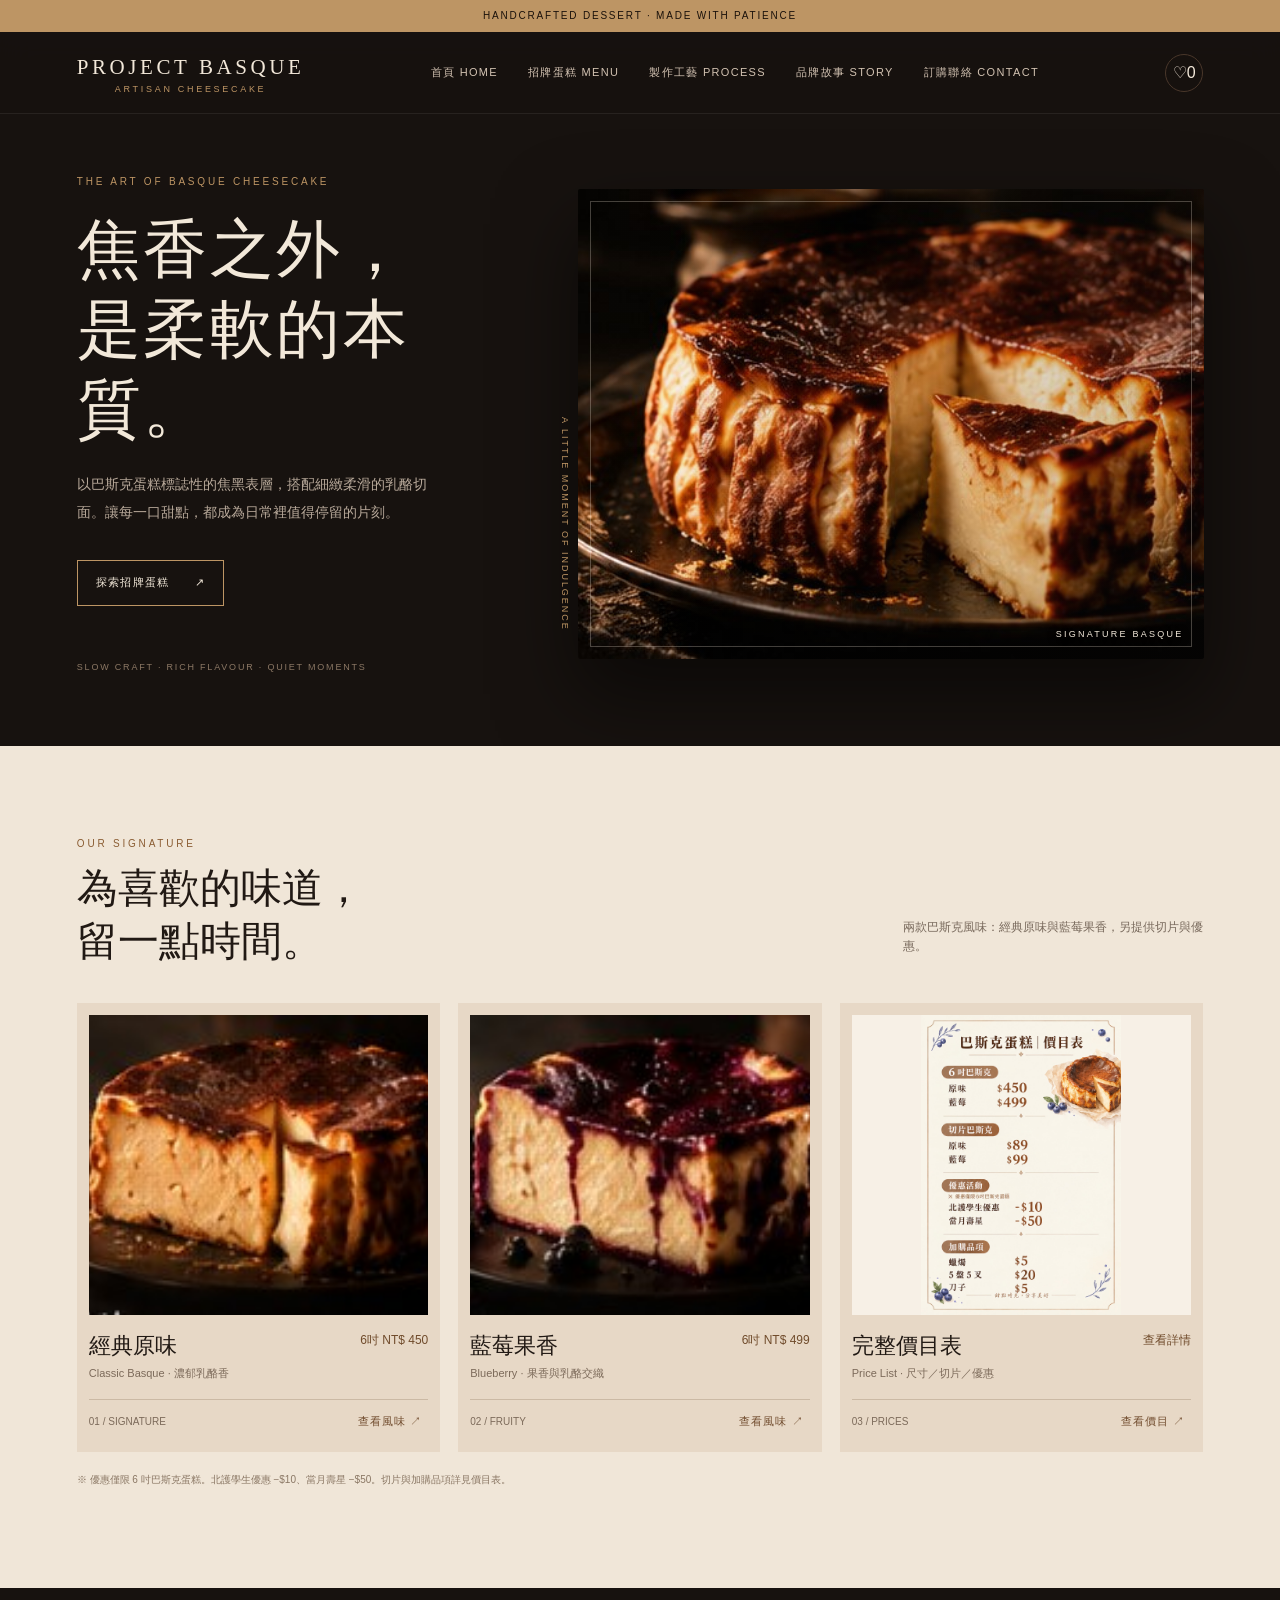
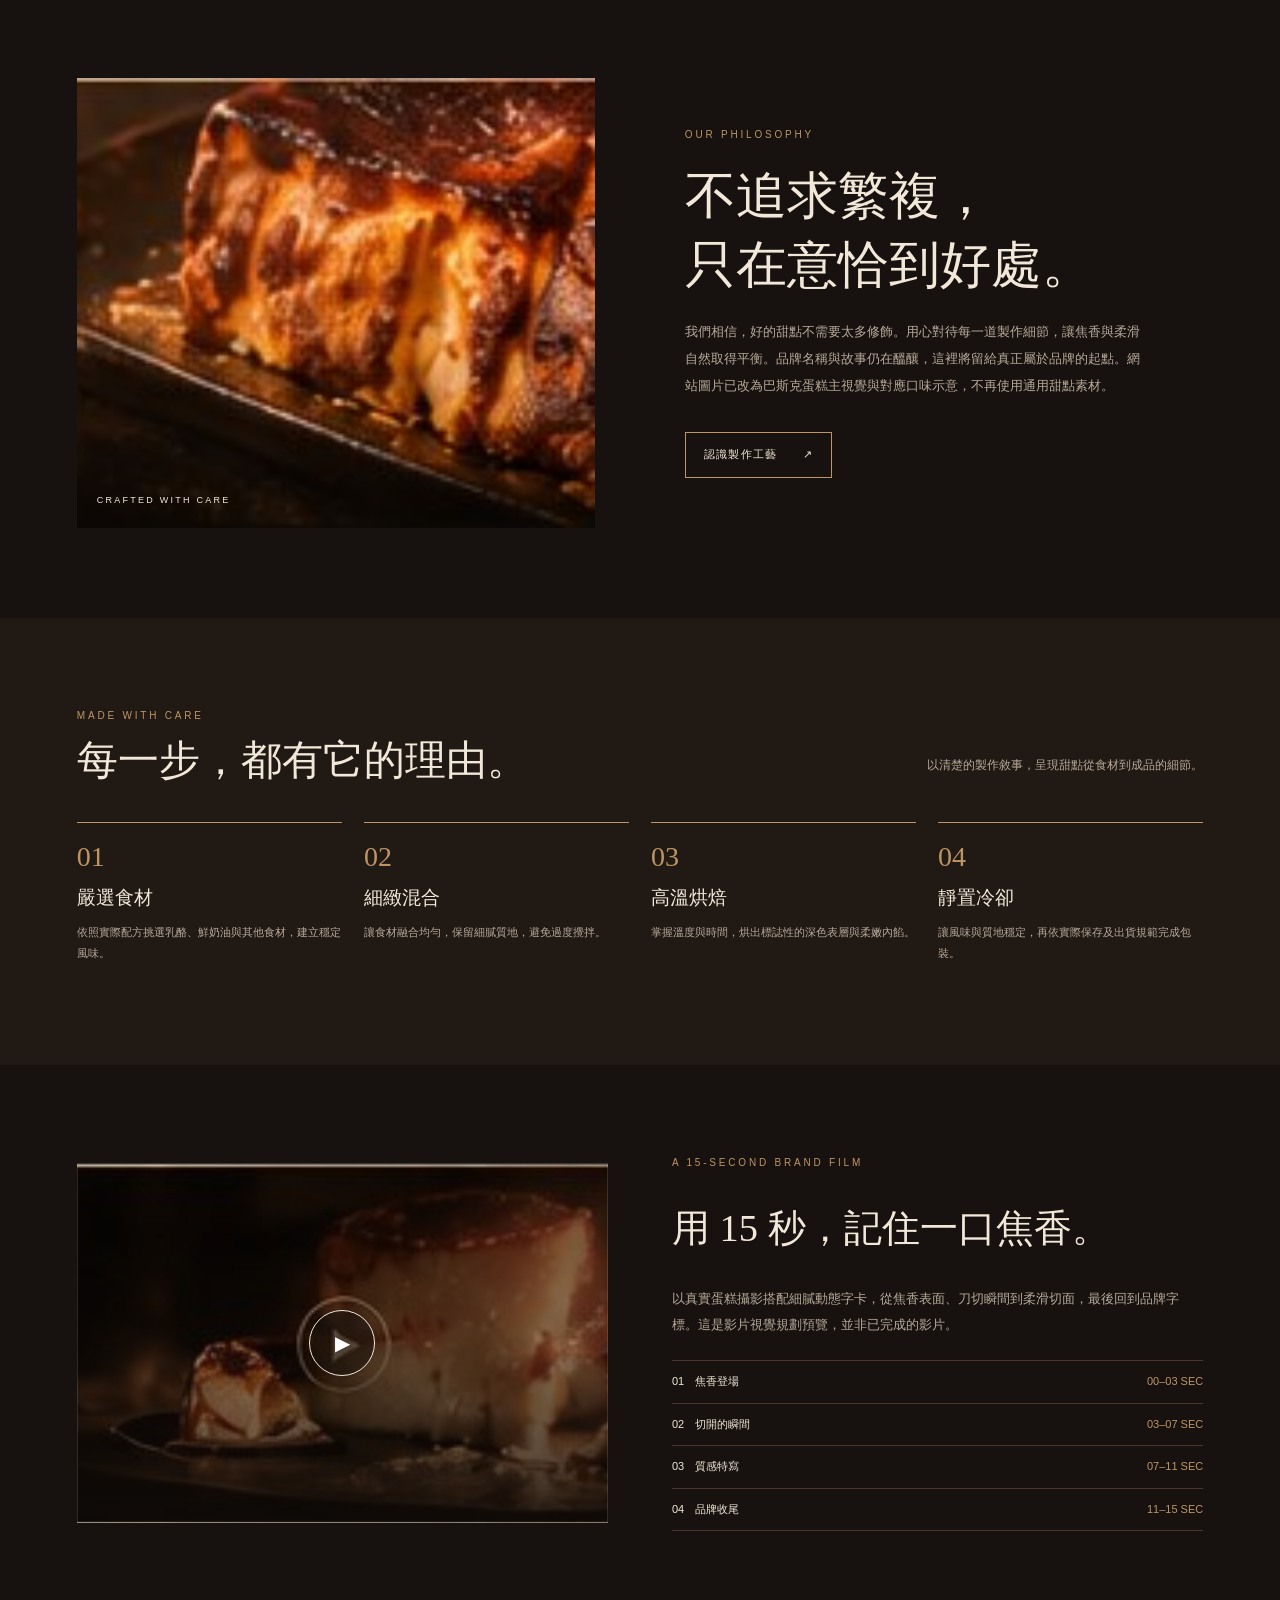
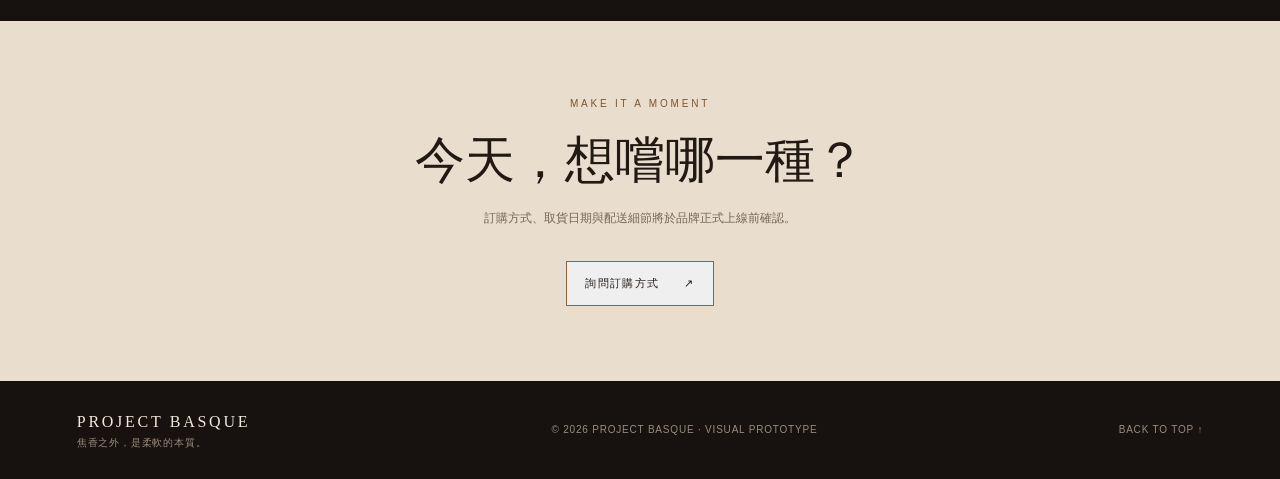
==== commit 605e34f6: "Add files via upload" ====
--- a/index.html
+++ b/index.html
@@ -6,6 +6,12 @@
 <style>
 :root{--bg:#17120f;--panel:#211914;--cream:#f2e8d9;--muted:#b8a99a;--gold:#bd9564;--line:#49372a;--serif:Georgia,'Noto Serif TC','Songti TC',serif;--sans:Arial,'Noto Sans TC',sans-serif}*{box-sizing:border-box}html{scroll-behavior:smooth}body{margin:0;background:var(--bg);color:var(--cream);font-family:var(--sans);line-height:1.6}a{color:inherit;text-decoration:none}button{font:inherit;cursor:pointer}.announcement{padding:8px 16px;text-align:center;background:#bd9564;color:#1b120b;font-size:10px;letter-spacing:.18em}.nav{height:82px;display:flex;align-items:center;justify-content:space-between;padding:0 6vw;border-bottom:1px solid #ffffff12;position:sticky;top:0;background:#17120feF;backdrop-filter:blur(16px);z-index:10}.brand{font-family:var(--serif);font-size:21px;letter-spacing:.17em}.brand small{display:block;font:9px var(--sans);letter-spacing:.3em;text-align:center;color:var(--gold)}.navlinks{display:flex;gap:30px;font-size:11px;letter-spacing:.12em;color:#d2c2b1}.navlinks a:hover{color:var(--gold)}.navright{display:flex;align-items:center;gap:15px}.iconbtn{background:none;color:var(--cream);border:1px solid var(--line);border-radius:50%;width:38px;height:38px}.menu{display:none}.hero{min-height:610px;display:grid;grid-template-columns:.85fr 1.15fr;align-items:center;padding:60px 6vw 72px;gap:3vw;overflow:hidden;position:relative}.eyebrow{font-size:10px;letter-spacing:.28em;color:var(--gold);text-transform:uppercase}.hero h1{font:clamp(42px,5vw,72px)/1.25 var(--serif);font-weight:400;letter-spacing:.04em;margin:20px 0}.hero p{max-width:360px;color:var(--muted);font-size:14px;line-height:2}.cta{display:inline-flex;gap:25px;align-items:center;border:1px solid var(--gold);padding:13px 18px;color:var(--cream);font-size:11px;letter-spacing:.12em;margin-top:20px;transition:.3s}.cta:hover{background:var(--gold);color:#1b120b}.hero-note{margin-top:54px;color:#8c7865;font-size:9px;letter-spacing:.2em}.hero-image{height:470px;position:relative;background:linear-gradient(90deg,#17120f00,#17120f33),url('images/cake-01.jpg') center/cover;border-radius:2px;box-shadow:0 35px 80px #0008;animation:rise 1.1s both}.hero-image:after{content:'SIGNATURE BASQUE';position:absolute;right:20px;bottom:18px;font-size:9px;letter-spacing:.25em;text-shadow:0 2px 8px #000}.hero-image:before{content:'';position:absolute;inset:12px;border:1px solid #f2e8d944;pointer-events:none}.hero-caption{position:absolute;left:-20px;bottom:28px;writing-mode:vertical-rl;font-size:9px;letter-spacing:.22em;color:var(--gold)}section{padding:90px 6vw}.section-head{display:flex;align-items:end;justify-content:space-between;gap:20px;margin-bottom:35px}.section-head h2{font:clamp(30px,3.2vw,46px)/1.3 var(--serif);font-weight:400;margin:10px 0 0}.section-head p{color:var(--muted);font-size:12px;max-width:300px}.products{background:#f0e6d8;color:#211914}.products .eyebrow{color:#8a5c32}.products .section-head p{color:#78695c}.product-grid{display:grid;grid-template-columns:repeat(3,1fr);gap:18px}.product-card{background:#e7d8c6;padding:12px 12px 20px;position:relative;transition:transform .35s}.product-card:hover{transform:translateY(-6px)}.product-photo{height:300px;background-size:cover;background-position:center;position:relative;overflow:hidden}.product-photo:after{content:'VIEW DETAILS ↗';position:absolute;bottom:0;left:0;right:0;padding:13px;background:#17120fc9;color:#f2e8d9;font-size:9px;letter-spacing:.16em;transform:translateY(100%);transition:.3s}.product-card:hover .product-photo:after{transform:translateY(0)}.photo-original{background-image:url('images/cake-02.jpg')}.photo-blueberry{background-image:url('images/cake-03.jpg')}.price-list-photo{background-image:url('images/price-list.jpg');background-size:contain;background-color:#f7f0e6;background-repeat:no-repeat}.price-card .product-photo:after{content:'VIEW PRICE LIST ↗'}.product-meta{display:flex;justify-content:space-between;align-items:start;margin-top:16px;gap:10px}.product-meta h3{font:22px var(--serif);font-weight:400;margin:0;color:#211914}.product-meta p{margin:4px 0 0;color:#7c6a5a;font-size:11px}.price{color:#704b2b;font-size:12px;white-space:nowrap}.product-bottom{display:flex;justify-content:space-between;align-items:center;margin-top:16px;border-top:1px solid #cbb9a4;padding-top:12px;color:#7c6a5a;font-size:10px}.text-link{border:0;background:none;color:#714c2e;font-size:11px;letter-spacing:.1em}.story{display:grid;grid-template-columns:1fr 1fr;gap:7vw;align-items:center}.story-image{height:450px;background:url('images/cake-05.jpg') center/cover;position:relative}.story-image:after{content:'CRAFTED WITH CARE';position:absolute;bottom:20px;left:20px;font-size:9px;letter-spacing:.25em}.story-copy h2{font:clamp(34px,4vw,52px)/1.35 var(--serif);font-weight:400;margin:18px 0}.story-copy p{font-size:13px;line-height:2.1;color:var(--muted);max-width:460px}.process{background:#211914}.steps{display:grid;grid-template-columns:repeat(4,1fr);gap:22px}.step{border-top:1px solid var(--gold);padding-top:18px}.step span{font:28px var(--serif);color:var(--gold)}.step h3{font:19px var(--serif);font-weight:400;margin:12px 0 7px}.step p{font-size:11px;color:var(--muted);line-height:1.9}.film{display:grid;grid-template-columns:1fr 1fr;gap:5vw;align-items:center}.film-poster{height:360px;background:linear-gradient(0deg,#100b08b8,#100b0810),url('images/cake-06.jpg') center/cover;display:flex;align-items:center;justify-content:center;border:1px solid #ffffff22}.play{border:1px solid #f2e8d9;border-radius:50%;width:66px;height:66px;background:#17120f80;color:#fff;font-size:20px}.film h2{font:clamp(30px,3vw,44px) var(--serif);font-weight:400}.film p{color:var(--muted);font-size:13px;line-height:2}.film-list{margin-top:22px;border-top:1px solid var(--line)}.film-row{display:flex;justify-content:space-between;padding:12px 0;border-bottom:1px solid var(--line);font-size:11px}.film-row span:last-child{color:var(--gold)}.contact{background:#e9ddcd;color:#211914;text-align:center;padding:75px 6vw}.contact .eyebrow{color:#80552e}.contact h2{font:clamp(32px,4vw,50px) var(--serif);font-weight:400;margin:15px 0}.contact p{color:#756657;font-size:12px}.contact .cta{color:#211914;border-color:#8e643e}.contact .cta:hover{color:#fff}.footer{display:flex;justify-content:space-between;align-items:center;gap:20px;padding:28px 6vw;color:#9c8b7b;font-size:10px;letter-spacing:.08em}.footer .brand{font-size:16px;color:var(--cream)}.modal{position:fixed;inset:0;background:#000b;display:none;align-items:center;justify-content:center;padding:20px;z-index:30}.modal.open{display:flex}.modal-box{background:#211914;border:1px solid var(--gold);max-width:540px;width:100%;padding:30px;position:relative}.close{position:absolute;right:16px;top:12px;background:none;border:0;color:var(--cream);font-size:25px}.modal h3{font:30px var(--serif);font-weight:400}.modal p{color:var(--muted);font-size:13px;line-height:2;white-space:pre-line}.modal-actions{display:flex;gap:10px;flex-wrap:wrap}.toast{position:fixed;bottom:22px;left:50%;transform:translate(-50%,20px);opacity:0;background:var(--cream);color:#211914;padding:12px 18px;font-size:12px;z-index:50;transition:.3s;pointer-events:none}.toast.show{opacity:1;transform:translate(-50%,0)}.reveal{opacity:0;transform:translateY(22px);transition:opacity .8s,transform .8s}.reveal.visible{opacity:1;transform:none}@keyframes rise{from{opacity:0;transform:translateY(18px) scale(1.02)}to{opacity:1;transform:none}}
 @media(max-width:800px){.nav{height:70px;padding:0 5vw}.navlinks{display:none;position:absolute;top:70px;left:0;right:0;background:#17120f;padding:24px 6vw;flex-direction:column;gap:18px;border-bottom:1px solid var(--line)}.navlinks.open{display:flex}.menu{display:inline-block}.hero{grid-template-columns:1fr;padding:50px 5vw 55px;gap:35px}.hero h1{font-size:48px}.hero-image{height:350px;grid-row:1}.hero-caption{left:auto;right:calc(100% + 12px);bottom:18px}.hero-note{margin-top:28px}.section-head{align-items:start;flex-direction:column}.product-grid{grid-template-columns:1fr;gap:18px}.product-photo{height:330px}.story,.film{grid-template-columns:1fr;gap:30px}.story-image{height:330px}.steps{grid-template-columns:1fr 1fr;gap:25px 18px}section{padding:65px 5vw}.film-poster{height:290px}.footer{padding:24px 5vw;flex-direction:column;align-items:start;gap:10px}}@media(prefers-reduced-motion:reduce){html{scroll-behavior:auto}*,*:before,*:after{animation-duration:.01ms!important;transition-duration:.01ms!important}.reveal{opacity:1;transform:none}}
+.img-modal{position:fixed;inset:0;background:#000c;display:none;align-items:center;justify-content:center;padding:16px;z-index:40}
+.img-modal.open{display:flex}
+.img-modal-box{position:relative;max-width:min(520px,96vw);max-height:92vh;overflow:auto;border:1px solid var(--gold);background:#f7f0e6;border-radius:4px;box-shadow:0 20px 60px #000a}
+.img-modal-box img{display:block;width:100%;height:auto}
+.img-modal .close{position:absolute;right:10px;top:6px;background:#17120fcc;border:0;color:#f2e8d9;font-size:26px;width:40px;height:40px;border-radius:50%;z-index:2;line-height:1}
+.img-modal .close:hover{background:var(--gold);color:#1b120b}
 </style></head>
 <body>
 <div class="announcement">HANDCRAFTED DESSERT · MADE WITH PATIENCE</div>
@@ -22,8 +28,17 @@
 <section class="film"><div class="film-poster reveal"><button class="play" id="filmBtn" aria-label="查看影片分鏡">▶</button></div><div class="reveal"><div class="eyebrow">A 15-second brand film</div><h2>用 15 秒，記住一口焦香。</h2><p>以真實蛋糕攝影搭配細膩動態字卡，從焦香表面、刀切瞬間到柔滑切面，最後回到品牌字標。這是影片視覺規劃預覽，並非已完成的影片。</p><div class="film-list"><div class="film-row"><span>01　焦香登場</span><span>00–03 SEC</span></div><div class="film-row"><span>02　切開的瞬間</span><span>03–07 SEC</span></div><div class="film-row"><span>03　質感特寫</span><span>07–11 SEC</span></div><div class="film-row"><span>04　品牌收尾</span><span>11–15 SEC</span></div></div></div></section>
 <section class="contact" id="contact"><div class="eyebrow">Make it a moment</div><h2>今天，想嚐哪一種？</h2><p>訂購方式、取貨日期與配送細節將於品牌正式上線前確認。</p><button class="cta" id="orderBtn">詢問訂購方式 <span>↗</span></button></section>
 </main><footer class="footer"><div><div class="brand">PROJECT BASQUE</div><div>焦香之外，是柔軟的本質。</div></div><div>© 2026 PROJECT BASQUE · VISUAL PROTOTYPE</div><a href="#home">BACK TO TOP ↑</a></footer>
-<div class="modal" id="modal" role="dialog" aria-modal="true" aria-labelledby="modalTitle"><div class="modal-box"><button class="close" id="closeModal" aria-label="關閉">×</button><div class="eyebrow" id="modalEyebrow">PRODUCT DETAILS</div><h3 id="modalTitle">經典原味</h3><p id="modalText"></p><div class="modal-actions"><button class="cta" id="addBtn">加入預訂清單 <span>＋</span></button><button class="cta" id="closeCta">繼續瀏覽</button></div></div></div><div class="toast" id="toast" role="status"></div>
+<div class="modal" id="modal" role="dialog" aria-modal="true" aria-labelledby="modalTitle"><div class="modal-box"><button class="close" id="closeModal" aria-label="關閉">×</button><div class="eyebrow" id="modalEyebrow">PRODUCT DETAILS</div><h3 id="modalTitle">經典原味</h3><p id="modalText"></p><div class="modal-actions"><button class="cta" id="addBtn">加入預訂清單 <span>＋</span></button><button class="cta" id="closeCta">繼續瀏覽</button></div></div></div><div class="img-modal" id="imgModal" role="dialog" aria-modal="true" aria-label="價目表大圖">
+  <div class="img-modal-box">
+    <button class="close" id="closeImgModal" aria-label="關閉">×</button>
+    <img src="images/price-list.jpg" alt="巴斯克蛋糕完整價目表" id="priceListFullImg">
+  </div>
+</div>
+<div class="toast" id="toast" role="status"></div>
 <script>
 const products={original:{name:'經典原味',en:'Classic Basque',price:'6吋 NT$ 450｜切片 NT$ 89',text:'以濃郁乳酪風味為主角，搭配深色烘焙表層與柔滑內餡。6 吋整顆 NT$450，切片 NT$89。優惠僅限 6 吋：北護學生 −$10、當月壽星 −$50。'},blueberry:{name:'藍莓果香',en:'Blueberry Basque',price:'6吋 NT$ 499｜切片 NT$ 99',text:'以藍莓果香搭配乳酪的濃郁感，呈現果香與奶香的平衡。6 吋整顆 NT$499，切片 NT$99。優惠僅限 6 吋：北護學生 −$10、當月壽星 −$50。'},pricelist:{name:'完整價目表',en:'Price List',price:'6吋／切片／優惠／加購',text:'【6吋巴斯克】原味 $450｜藍莓 $499<br>【切片巴斯克】原味 $89｜藍莓 $99<br>【優惠活動】（僅限6吋）北護學生 −$10｜當月壽星 −$50<br>【加購品項】蠟燭 $5｜5盤5叉 $20｜刀子 $5<br><br>完整圖文價目表請見卡片主圖。'}};
-let selected='original',cart=[];const modal=document.getElementById('modal'),toast=document.getElementById('toast');function showToast(msg){toast.textContent=msg;toast.classList.add('show');setTimeout(()=>toast.classList.remove('show'),2400)}function openProduct(id){selected=id;const p=products[id];document.getElementById('modalEyebrow').textContent=p.en.toUpperCase()+' · '+p.price;document.getElementById('modalTitle').textContent=p.name;document.getElementById('modalText').textContent=p.text;document.getElementById('addBtn').style.display=id==='pricelist'?'none':'inline-flex';modal.classList.add('open')}function closeModal(){modal.classList.remove('open');document.getElementById('addBtn').style.display='inline-flex'}document.querySelectorAll('.details').forEach(b=>b.addEventListener('click',()=>openProduct(b.dataset.product)));document.getElementById('closeModal').onclick=closeModal;document.getElementById('closeCta').onclick=closeModal;modal.addEventListener('click',e=>{if(e.target===modal)closeModal()});document.getElementById('addBtn').onclick=()=>{cart.push(selected);document.getElementById('cartCount').textContent=cart.length;closeModal();showToast('已加入預訂清單（原型示意，尚未建立真實訂單）')};document.getElementById('cartBtn').onclick=()=>showToast(cart.length?'預訂清單：'+cart.map(x=>products[x].name).join('、')+'。此為原型清單，尚未送出訂單。':'預訂清單目前是空的，先挑選喜歡的蛋糕吧。');document.getElementById('orderBtn').onclick=()=>showToast('正式訂購管道尚待確認，這裡先展示按鈕互動。');document.getElementById('filmBtn').onclick=()=>{document.getElementById('modalEyebrow').textContent='VIDEO STORYBOARD · 15 SEC';document.getElementById('modalTitle').textContent='品牌形象影片分鏡';document.getElementById('modalText').textContent='00–03 秒：焦香表面微距與暖光；03–07 秒：刀切蛋糕，呈現內餡；07–11 秒：切片放上陶瓷盤，焦點轉移；11–15 秒：蛋糕定格、暫定品牌字標與標語淡入。影片尚未實拍或剪輯。';document.getElementById('addBtn').style.display='none';modal.classList.add('open')};document.getElementById('closeModal').addEventListener('click',()=>{document.getElementById('addBtn').style.display='inline-flex'});document.getElementById('menuBtn').onclick=()=>document.getElementById('navlinks').classList.toggle('open');document.querySelectorAll('.navlinks a').forEach(a=>a.addEventListener('click',()=>document.getElementById('navlinks').classList.remove('open')));const observer=new IntersectionObserver(entries=>entries.forEach(e=>{if(e.isIntersecting){e.target.classList.add('visible');observer.unobserve(e.target)}}),{threshold:.12});document.querySelectorAll('.reveal').forEach(el=>observer.observe(el));document.addEventListener('keydown',e=>{if(e.key==='Escape')closeModal()});
+let selected='original',cart=[];const modal=document.getElementById('modal'),toast=document.getElementById('toast');function showToast(msg){toast.textContent=msg;toast.classList.add('show');setTimeout(()=>toast.classList.remove('show'),2400)}function openProduct(id){if(id==='pricelist'){document.getElementById('imgModal').classList.add('open');return}selected=id;const p=products[id];document.getElementById('modalEyebrow').textContent=p.en.toUpperCase()+' · '+p.price;document.getElementById('modalTitle').textContent=p.name;document.getElementById('modalText').innerHTML=p.text;document.getElementById('addBtn').style.display='inline-flex';modal.classList.add('open')}function closeModal(){modal.classList.remove('open');document.getElementById('addBtn').style.display='inline-flex'}
+function closeImgModal(){document.getElementById('imgModal').classList.remove('open')}
+document.getElementById('closeImgModal').onclick=closeImgModal;
+document.getElementById('imgModal').addEventListener('click',e=>{if(e.target===document.getElementById('imgModal'))closeImgModal()});document.querySelectorAll('.details').forEach(b=>b.addEventListener('click',()=>openProduct(b.dataset.product)));document.getElementById('closeModal').onclick=closeModal;document.getElementById('closeCta').onclick=closeModal;modal.addEventListener('click',e=>{if(e.target===modal)closeModal()});document.getElementById('addBtn').onclick=()=>{cart.push(selected);document.getElementById('cartCount').textContent=cart.length;closeModal();showToast('已加入預訂清單（原型示意，尚未建立真實訂單）')};document.getElementById('cartBtn').onclick=()=>showToast(cart.length?'預訂清單：'+cart.map(x=>products[x].name).join('、')+'。此為原型清單，尚未送出訂單。':'預訂清單目前是空的，先挑選喜歡的蛋糕吧。');document.getElementById('orderBtn').onclick=()=>showToast('正式訂購管道尚待確認，這裡先展示按鈕互動。');document.getElementById('filmBtn').onclick=()=>{document.getElementById('modalEyebrow').textContent='VIDEO STORYBOARD · 15 SEC';document.getElementById('modalTitle').textContent='品牌形象影片分鏡';document.getElementById('modalText').textContent='00–03 秒：焦香表面微距與暖光；03–07 秒：刀切蛋糕，呈現內餡；07–11 秒：切片放上陶瓷盤，焦點轉移；11–15 秒：蛋糕定格、暫定品牌字標與標語淡入。影片尚未實拍或剪輯。';document.getElementById('addBtn').style.display='none';modal.classList.add('open')};document.getElementById('closeModal').addEventListener('click',()=>{document.getElementById('addBtn').style.display='inline-flex'});document.getElementById('menuBtn').onclick=()=>document.getElementById('navlinks').classList.toggle('open');document.querySelectorAll('.navlinks a').forEach(a=>a.addEventListener('click',()=>document.getElementById('navlinks').classList.remove('open')));const observer=new IntersectionObserver(entries=>entries.forEach(e=>{if(e.isIntersecting){e.target.classList.add('visible');observer.unobserve(e.target)}}),{threshold:.12});document.querySelectorAll('.reveal').forEach(el=>observer.observe(el));document.addEventListener('keydown',e=>{if(e.key==='Escape'){closeModal();closeImgModal()}});
 </script></body></html>
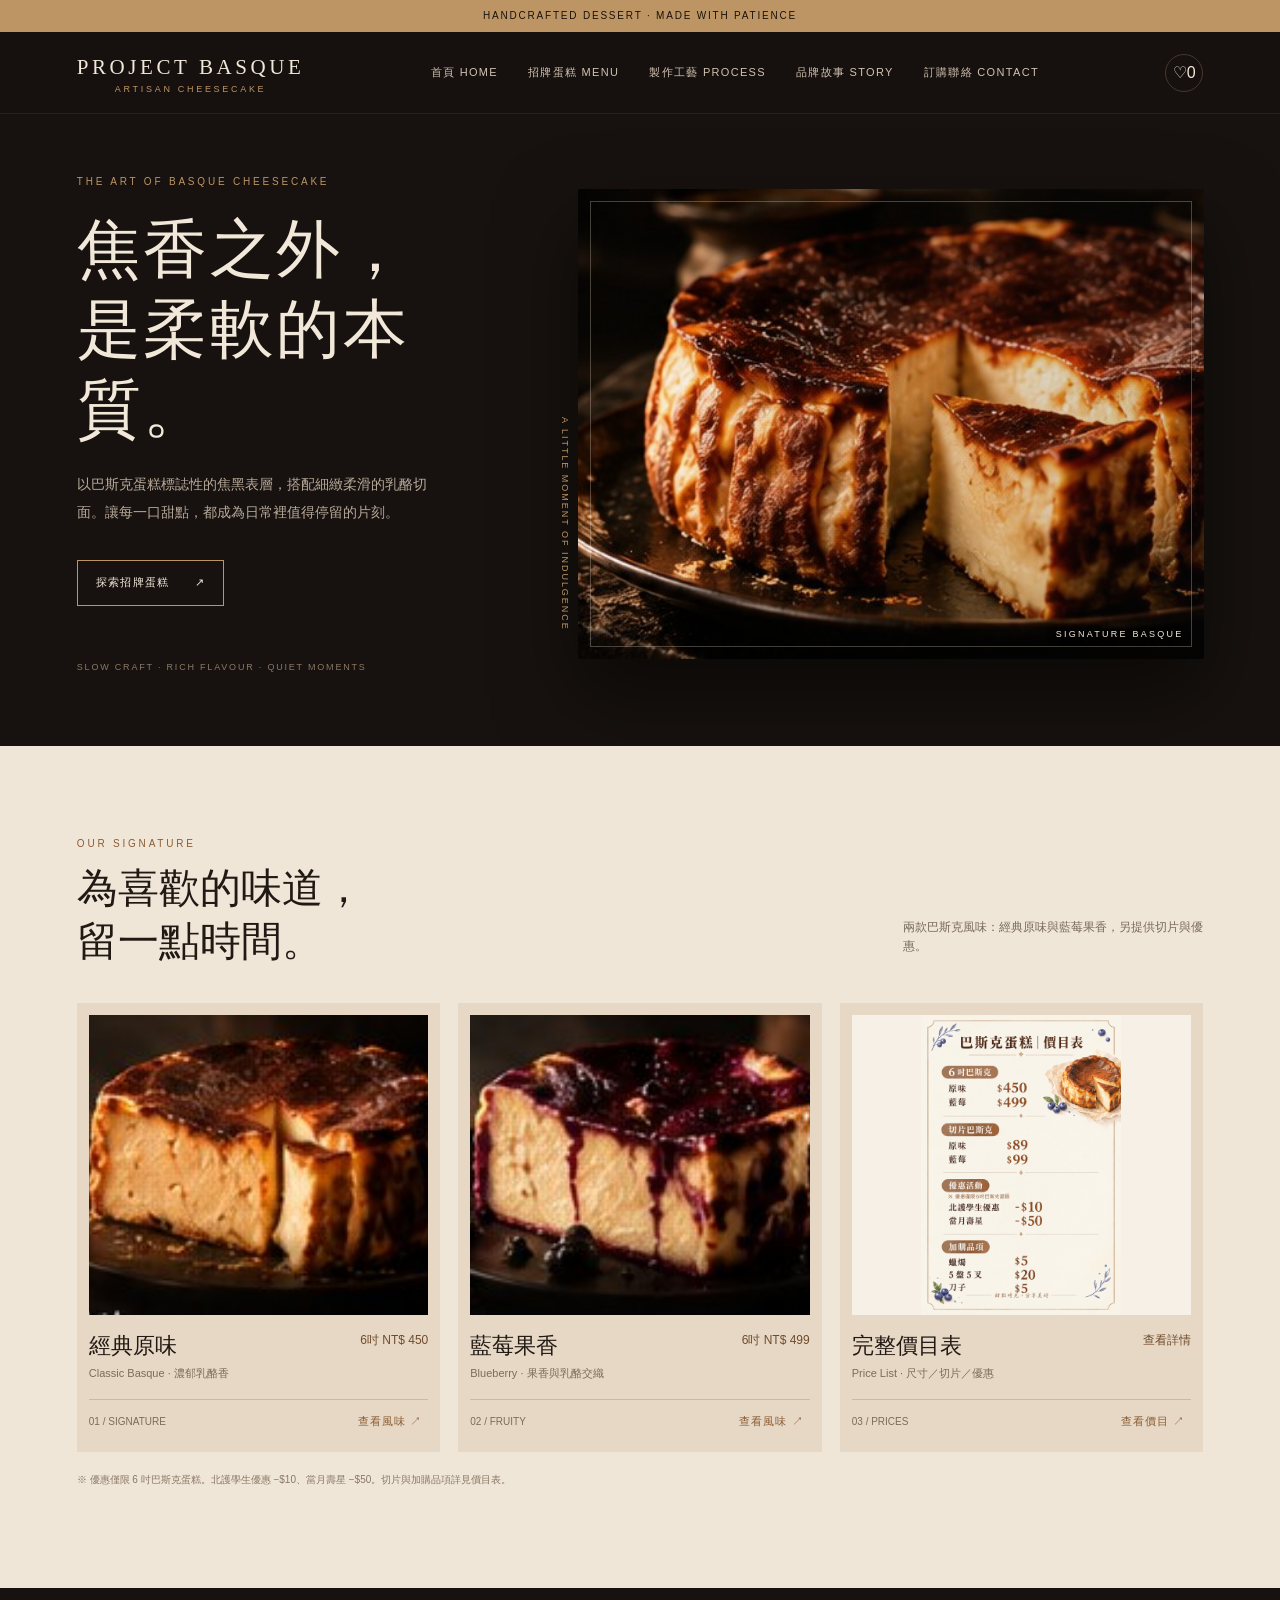
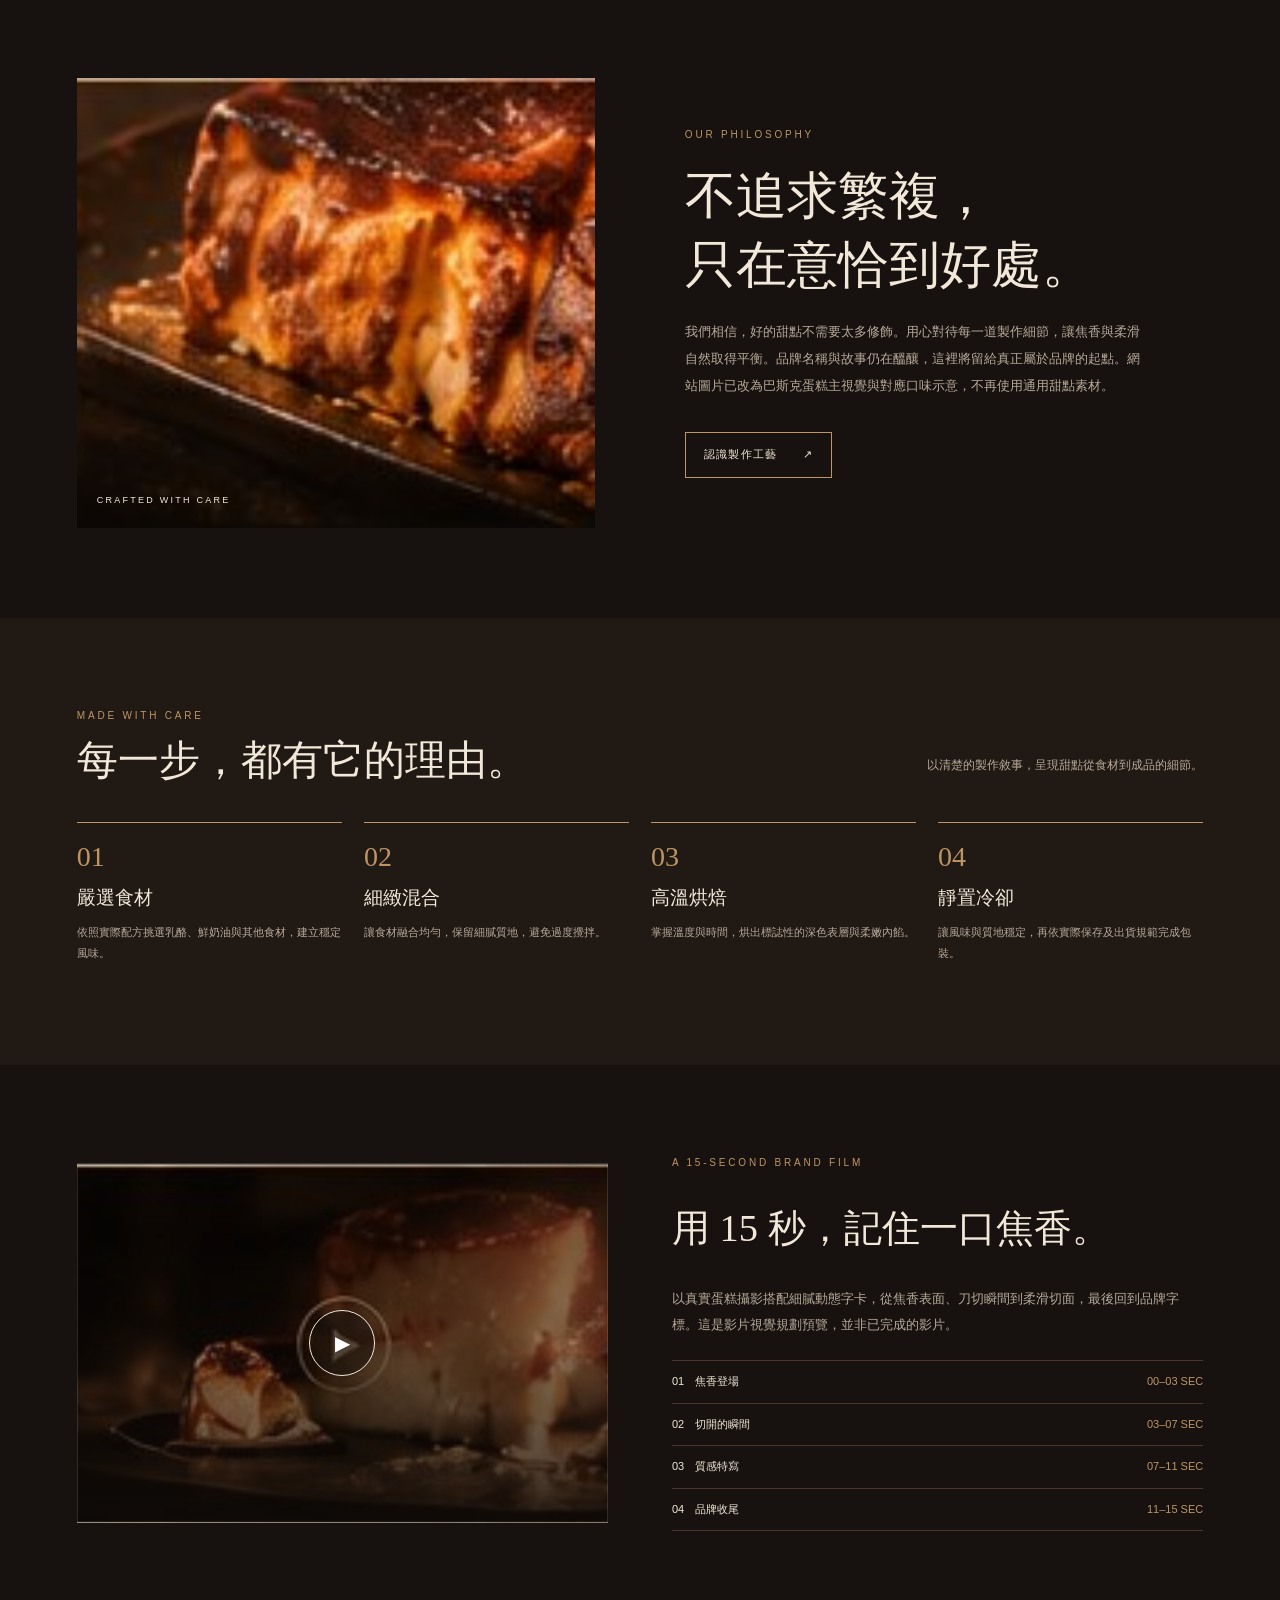
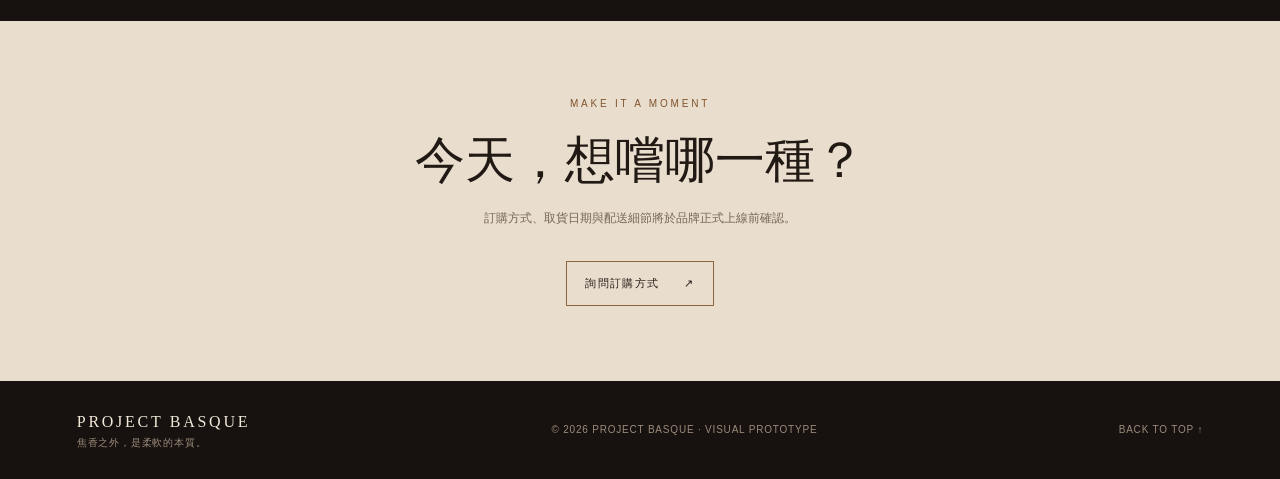
==== commit e01503e0: "Add files via upload" ====
--- a/index.html
+++ b/index.html
@@ -4,7 +4,7 @@
 <meta charset="utf-8"><meta name="viewport" content="width=device-width,initial-scale=1"><meta name="theme-color" content="#17120f">
 <title>PROJECT BASQUE｜焦香之外</title>
 <style>
-:root{--bg:#17120f;--panel:#211914;--cream:#f2e8d9;--muted:#b8a99a;--gold:#bd9564;--line:#49372a;--serif:Georgia,'Noto Serif TC','Songti TC',serif;--sans:Arial,'Noto Sans TC',sans-serif}*{box-sizing:border-box}html{scroll-behavior:smooth}body{margin:0;background:var(--bg);color:var(--cream);font-family:var(--sans);line-height:1.6}a{color:inherit;text-decoration:none}button{font:inherit;cursor:pointer}.announcement{padding:8px 16px;text-align:center;background:#bd9564;color:#1b120b;font-size:10px;letter-spacing:.18em}.nav{height:82px;display:flex;align-items:center;justify-content:space-between;padding:0 6vw;border-bottom:1px solid #ffffff12;position:sticky;top:0;background:#17120feF;backdrop-filter:blur(16px);z-index:10}.brand{font-family:var(--serif);font-size:21px;letter-spacing:.17em}.brand small{display:block;font:9px var(--sans);letter-spacing:.3em;text-align:center;color:var(--gold)}.navlinks{display:flex;gap:30px;font-size:11px;letter-spacing:.12em;color:#d2c2b1}.navlinks a:hover{color:var(--gold)}.navright{display:flex;align-items:center;gap:15px}.iconbtn{background:none;color:var(--cream);border:1px solid var(--line);border-radius:50%;width:38px;height:38px}.menu{display:none}.hero{min-height:610px;display:grid;grid-template-columns:.85fr 1.15fr;align-items:center;padding:60px 6vw 72px;gap:3vw;overflow:hidden;position:relative}.eyebrow{font-size:10px;letter-spacing:.28em;color:var(--gold);text-transform:uppercase}.hero h1{font:clamp(42px,5vw,72px)/1.25 var(--serif);font-weight:400;letter-spacing:.04em;margin:20px 0}.hero p{max-width:360px;color:var(--muted);font-size:14px;line-height:2}.cta{display:inline-flex;gap:25px;align-items:center;border:1px solid var(--gold);padding:13px 18px;color:var(--cream);font-size:11px;letter-spacing:.12em;margin-top:20px;transition:.3s}.cta:hover{background:var(--gold);color:#1b120b}.hero-note{margin-top:54px;color:#8c7865;font-size:9px;letter-spacing:.2em}.hero-image{height:470px;position:relative;background:linear-gradient(90deg,#17120f00,#17120f33),url('images/cake-01.jpg') center/cover;border-radius:2px;box-shadow:0 35px 80px #0008;animation:rise 1.1s both}.hero-image:after{content:'SIGNATURE BASQUE';position:absolute;right:20px;bottom:18px;font-size:9px;letter-spacing:.25em;text-shadow:0 2px 8px #000}.hero-image:before{content:'';position:absolute;inset:12px;border:1px solid #f2e8d944;pointer-events:none}.hero-caption{position:absolute;left:-20px;bottom:28px;writing-mode:vertical-rl;font-size:9px;letter-spacing:.22em;color:var(--gold)}section{padding:90px 6vw}.section-head{display:flex;align-items:end;justify-content:space-between;gap:20px;margin-bottom:35px}.section-head h2{font:clamp(30px,3.2vw,46px)/1.3 var(--serif);font-weight:400;margin:10px 0 0}.section-head p{color:var(--muted);font-size:12px;max-width:300px}.products{background:#f0e6d8;color:#211914}.products .eyebrow{color:#8a5c32}.products .section-head p{color:#78695c}.product-grid{display:grid;grid-template-columns:repeat(3,1fr);gap:18px}.product-card{background:#e7d8c6;padding:12px 12px 20px;position:relative;transition:transform .35s}.product-card:hover{transform:translateY(-6px)}.product-photo{height:300px;background-size:cover;background-position:center;position:relative;overflow:hidden}.product-photo:after{content:'VIEW DETAILS ↗';position:absolute;bottom:0;left:0;right:0;padding:13px;background:#17120fc9;color:#f2e8d9;font-size:9px;letter-spacing:.16em;transform:translateY(100%);transition:.3s}.product-card:hover .product-photo:after{transform:translateY(0)}.photo-original{background-image:url('images/cake-02.jpg')}.photo-blueberry{background-image:url('images/cake-03.jpg')}.price-list-photo{background-image:url('images/price-list.jpg');background-size:contain;background-color:#f7f0e6;background-repeat:no-repeat}.price-card .product-photo:after{content:'VIEW PRICE LIST ↗'}.product-meta{display:flex;justify-content:space-between;align-items:start;margin-top:16px;gap:10px}.product-meta h3{font:22px var(--serif);font-weight:400;margin:0;color:#211914}.product-meta p{margin:4px 0 0;color:#7c6a5a;font-size:11px}.price{color:#704b2b;font-size:12px;white-space:nowrap}.product-bottom{display:flex;justify-content:space-between;align-items:center;margin-top:16px;border-top:1px solid #cbb9a4;padding-top:12px;color:#7c6a5a;font-size:10px}.text-link{border:0;background:none;color:#714c2e;font-size:11px;letter-spacing:.1em}.story{display:grid;grid-template-columns:1fr 1fr;gap:7vw;align-items:center}.story-image{height:450px;background:url('images/cake-05.jpg') center/cover;position:relative}.story-image:after{content:'CRAFTED WITH CARE';position:absolute;bottom:20px;left:20px;font-size:9px;letter-spacing:.25em}.story-copy h2{font:clamp(34px,4vw,52px)/1.35 var(--serif);font-weight:400;margin:18px 0}.story-copy p{font-size:13px;line-height:2.1;color:var(--muted);max-width:460px}.process{background:#211914}.steps{display:grid;grid-template-columns:repeat(4,1fr);gap:22px}.step{border-top:1px solid var(--gold);padding-top:18px}.step span{font:28px var(--serif);color:var(--gold)}.step h3{font:19px var(--serif);font-weight:400;margin:12px 0 7px}.step p{font-size:11px;color:var(--muted);line-height:1.9}.film{display:grid;grid-template-columns:1fr 1fr;gap:5vw;align-items:center}.film-poster{height:360px;background:linear-gradient(0deg,#100b08b8,#100b0810),url('images/cake-06.jpg') center/cover;display:flex;align-items:center;justify-content:center;border:1px solid #ffffff22}.play{border:1px solid #f2e8d9;border-radius:50%;width:66px;height:66px;background:#17120f80;color:#fff;font-size:20px}.film h2{font:clamp(30px,3vw,44px) var(--serif);font-weight:400}.film p{color:var(--muted);font-size:13px;line-height:2}.film-list{margin-top:22px;border-top:1px solid var(--line)}.film-row{display:flex;justify-content:space-between;padding:12px 0;border-bottom:1px solid var(--line);font-size:11px}.film-row span:last-child{color:var(--gold)}.contact{background:#e9ddcd;color:#211914;text-align:center;padding:75px 6vw}.contact .eyebrow{color:#80552e}.contact h2{font:clamp(32px,4vw,50px) var(--serif);font-weight:400;margin:15px 0}.contact p{color:#756657;font-size:12px}.contact .cta{color:#211914;border-color:#8e643e}.contact .cta:hover{color:#fff}.footer{display:flex;justify-content:space-between;align-items:center;gap:20px;padding:28px 6vw;color:#9c8b7b;font-size:10px;letter-spacing:.08em}.footer .brand{font-size:16px;color:var(--cream)}.modal{position:fixed;inset:0;background:#000b;display:none;align-items:center;justify-content:center;padding:20px;z-index:30}.modal.open{display:flex}.modal-box{background:#211914;border:1px solid var(--gold);max-width:540px;width:100%;padding:30px;position:relative}.close{position:absolute;right:16px;top:12px;background:none;border:0;color:var(--cream);font-size:25px}.modal h3{font:30px var(--serif);font-weight:400}.modal p{color:var(--muted);font-size:13px;line-height:2;white-space:pre-line}.modal-actions{display:flex;gap:10px;flex-wrap:wrap}.toast{position:fixed;bottom:22px;left:50%;transform:translate(-50%,20px);opacity:0;background:var(--cream);color:#211914;padding:12px 18px;font-size:12px;z-index:50;transition:.3s;pointer-events:none}.toast.show{opacity:1;transform:translate(-50%,0)}.reveal{opacity:0;transform:translateY(22px);transition:opacity .8s,transform .8s}.reveal.visible{opacity:1;transform:none}@keyframes rise{from{opacity:0;transform:translateY(18px) scale(1.02)}to{opacity:1;transform:none}}
+:root{--bg:#17120f;--panel:#211914;--cream:#f2e8d9;--muted:#b8a99a;--gold:#bd9564;--line:#49372a;--serif:Georgia,'Noto Serif TC','Songti TC',serif;--sans:Arial,'Noto Sans TC',sans-serif}*{box-sizing:border-box}html{scroll-behavior:smooth}body{margin:0;background:var(--bg);color:var(--cream);font-family:var(--sans);line-height:1.6}a{color:inherit;text-decoration:none}button{font:inherit;cursor:pointer}.announcement{padding:8px 16px;text-align:center;background:#bd9564;color:#1b120b;font-size:10px;letter-spacing:.18em}.nav{height:82px;display:flex;align-items:center;justify-content:space-between;padding:0 6vw;border-bottom:1px solid #ffffff12;position:sticky;top:0;background:#17120feF;backdrop-filter:blur(16px);z-index:10}.brand{font-family:var(--serif);font-size:21px;letter-spacing:.17em}.brand small{display:block;font:9px var(--sans);letter-spacing:.3em;text-align:center;color:var(--gold)}.navlinks{display:flex;gap:30px;font-size:11px;letter-spacing:.12em;color:#d2c2b1}.navlinks a:hover{color:var(--gold)}.navright{display:flex;align-items:center;gap:15px}.iconbtn{background:none;color:var(--cream);border:1px solid var(--line);border-radius:50%;width:38px;height:38px}.menu{display:none}.hero{min-height:610px;display:grid;grid-template-columns:.85fr 1.15fr;align-items:center;padding:60px 6vw 72px;gap:3vw;overflow:hidden;position:relative}.eyebrow{font-size:10px;letter-spacing:.28em;color:var(--gold);text-transform:uppercase}.hero h1{font:clamp(42px,5vw,72px)/1.25 var(--serif);font-weight:400;letter-spacing:.04em;margin:20px 0}.hero p{max-width:360px;color:var(--muted);font-size:14px;line-height:2}.cta{display:inline-flex;gap:25px;align-items:center;border:1px solid var(--gold);padding:13px 18px;color:var(--cream);background:transparent;font-size:11px;letter-spacing:.12em;margin-top:20px;transition:.3s}.cta:hover{background:var(--gold);color:#1b120b}.hero-note{margin-top:54px;color:#8c7865;font-size:9px;letter-spacing:.2em}.hero-image{height:470px;position:relative;background:linear-gradient(90deg,#17120f00,#17120f33),url('images/cake-01.jpg') center/cover;border-radius:2px;box-shadow:0 35px 80px #0008;animation:rise 1.1s both}.hero-image:after{content:'SIGNATURE BASQUE';position:absolute;right:20px;bottom:18px;font-size:9px;letter-spacing:.25em;text-shadow:0 2px 8px #000}.hero-image:before{content:'';position:absolute;inset:12px;border:1px solid #f2e8d944;pointer-events:none}.hero-caption{position:absolute;left:-20px;bottom:28px;writing-mode:vertical-rl;font-size:9px;letter-spacing:.22em;color:var(--gold)}section{padding:90px 6vw}.section-head{display:flex;align-items:end;justify-content:space-between;gap:20px;margin-bottom:35px}.section-head h2{font:clamp(30px,3.2vw,46px)/1.3 var(--serif);font-weight:400;margin:10px 0 0}.section-head p{color:var(--muted);font-size:12px;max-width:300px}.products{background:#f0e6d8;color:#211914}.products .eyebrow{color:#8a5c32}.products .section-head p{color:#78695c}.product-grid{display:grid;grid-template-columns:repeat(3,1fr);gap:18px}.product-card{background:#e7d8c6;padding:12px 12px 20px;position:relative;transition:transform .35s}.product-card:hover{transform:translateY(-6px)}.product-photo{height:300px;background-size:cover;background-position:center;position:relative;overflow:hidden}.product-photo:after{content:'VIEW DETAILS ↗';position:absolute;bottom:0;left:0;right:0;padding:13px;background:#17120fc9;color:#f2e8d9;font-size:9px;letter-spacing:.16em;transform:translateY(100%);transition:.3s}.product-card:hover .product-photo:after{transform:translateY(0)}.photo-original{background-image:url('images/cake-02.jpg')}.photo-blueberry{background-image:url('images/cake-03.jpg')}.price-list-photo{background-image:url('images/price-list.jpg');background-size:contain;background-color:#f7f0e6;background-repeat:no-repeat}.price-card .product-photo:after{content:'VIEW PRICE LIST ↗'}.product-meta{display:flex;justify-content:space-between;align-items:start;margin-top:16px;gap:10px}.product-meta h3{font:22px var(--serif);font-weight:400;margin:0;color:#211914}.product-meta p{margin:4px 0 0;color:#7c6a5a;font-size:11px}.price{color:#704b2b;font-size:12px;white-space:nowrap}.product-bottom{display:flex;justify-content:space-between;align-items:center;margin-top:16px;border-top:1px solid #cbb9a4;padding-top:12px;color:#7c6a5a;font-size:10px}.text-link{border:0;background:transparent;color:#8a5c32;font-size:11px;letter-spacing:.1em}.text-link:hover{color:var(--gold)}.story{display:grid;grid-template-columns:1fr 1fr;gap:7vw;align-items:center}.story-image{height:450px;background:url('images/cake-05.jpg') center/cover;position:relative}.story-image:after{content:'CRAFTED WITH CARE';position:absolute;bottom:20px;left:20px;font-size:9px;letter-spacing:.25em}.story-copy h2{font:clamp(34px,4vw,52px)/1.35 var(--serif);font-weight:400;margin:18px 0}.story-copy p{font-size:13px;line-height:2.1;color:var(--muted);max-width:460px}.process{background:#211914}.steps{display:grid;grid-template-columns:repeat(4,1fr);gap:22px}.step{border-top:1px solid var(--gold);padding-top:18px}.step span{font:28px var(--serif);color:var(--gold)}.step h3{font:19px var(--serif);font-weight:400;margin:12px 0 7px}.step p{font-size:11px;color:var(--muted);line-height:1.9}.film{display:grid;grid-template-columns:1fr 1fr;gap:5vw;align-items:center}.film-poster{height:360px;background:linear-gradient(0deg,#100b08b8,#100b0810),url('images/cake-06.jpg') center/cover;display:flex;align-items:center;justify-content:center;border:1px solid #ffffff22}.play{border:1px solid #f2e8d9;border-radius:50%;width:66px;height:66px;background:#17120f80;color:#fff;font-size:20px}.film h2{font:clamp(30px,3vw,44px) var(--serif);font-weight:400}.film p{color:var(--muted);font-size:13px;line-height:2}.film-list{margin-top:22px;border-top:1px solid var(--line)}.film-row{display:flex;justify-content:space-between;padding:12px 0;border-bottom:1px solid var(--line);font-size:11px}.film-row span:last-child{color:var(--gold)}.contact{background:#e9ddcd;color:#211914;text-align:center;padding:75px 6vw}.contact .eyebrow{color:#80552e}.contact h2{font:clamp(32px,4vw,50px) var(--serif);font-weight:400;margin:15px 0}.contact p{color:#756657;font-size:12px}.contact .cta{color:#211914;border-color:#8e643e}.contact .cta:hover{color:#fff}.footer{display:flex;justify-content:space-between;align-items:center;gap:20px;padding:28px 6vw;color:#9c8b7b;font-size:10px;letter-spacing:.08em}.footer .brand{font-size:16px;color:var(--cream)}.modal{position:fixed;inset:0;background:#000b;display:none;align-items:center;justify-content:center;padding:20px;z-index:30}.modal.open{display:flex}.modal-box{background:#211914;border:1px solid var(--gold);max-width:540px;width:100%;padding:30px;position:relative}.close{position:absolute;right:16px;top:12px;background:none;border:0;color:var(--cream);font-size:25px}.modal h3{font:30px var(--serif);font-weight:400}.modal p{color:var(--muted);font-size:13px;line-height:2;white-space:pre-line}.modal-actions{display:flex;gap:10px;flex-wrap:wrap}.modal-actions .cta{background:transparent;color:var(--cream);border-color:var(--gold)}.modal-actions .cta:hover{background:var(--gold);color:#1b120b}.toast{position:fixed;bottom:22px;left:50%;transform:translate(-50%,20px);opacity:0;background:var(--cream);color:#211914;padding:12px 18px;font-size:12px;z-index:50;transition:.3s;pointer-events:none}.toast.show{opacity:1;transform:translate(-50%,0)}.reveal{opacity:0;transform:translateY(22px);transition:opacity .8s,transform .8s}.reveal.visible{opacity:1;transform:none}@keyframes rise{from{opacity:0;transform:translateY(18px) scale(1.02)}to{opacity:1;transform:none}}
 @media(max-width:800px){.nav{height:70px;padding:0 5vw}.navlinks{display:none;position:absolute;top:70px;left:0;right:0;background:#17120f;padding:24px 6vw;flex-direction:column;gap:18px;border-bottom:1px solid var(--line)}.navlinks.open{display:flex}.menu{display:inline-block}.hero{grid-template-columns:1fr;padding:50px 5vw 55px;gap:35px}.hero h1{font-size:48px}.hero-image{height:350px;grid-row:1}.hero-caption{left:auto;right:calc(100% + 12px);bottom:18px}.hero-note{margin-top:28px}.section-head{align-items:start;flex-direction:column}.product-grid{grid-template-columns:1fr;gap:18px}.product-photo{height:330px}.story,.film{grid-template-columns:1fr;gap:30px}.story-image{height:330px}.steps{grid-template-columns:1fr 1fr;gap:25px 18px}section{padding:65px 5vw}.film-poster{height:290px}.footer{padding:24px 5vw;flex-direction:column;align-items:start;gap:10px}}@media(prefers-reduced-motion:reduce){html{scroll-behavior:auto}*,*:before,*:after{animation-duration:.01ms!important;transition-duration:.01ms!important}.reveal{opacity:1;transform:none}}
 .img-modal{position:fixed;inset:0;background:#000c;display:none;align-items:center;justify-content:center;padding:16px;z-index:40}
 .img-modal.open{display:flex}
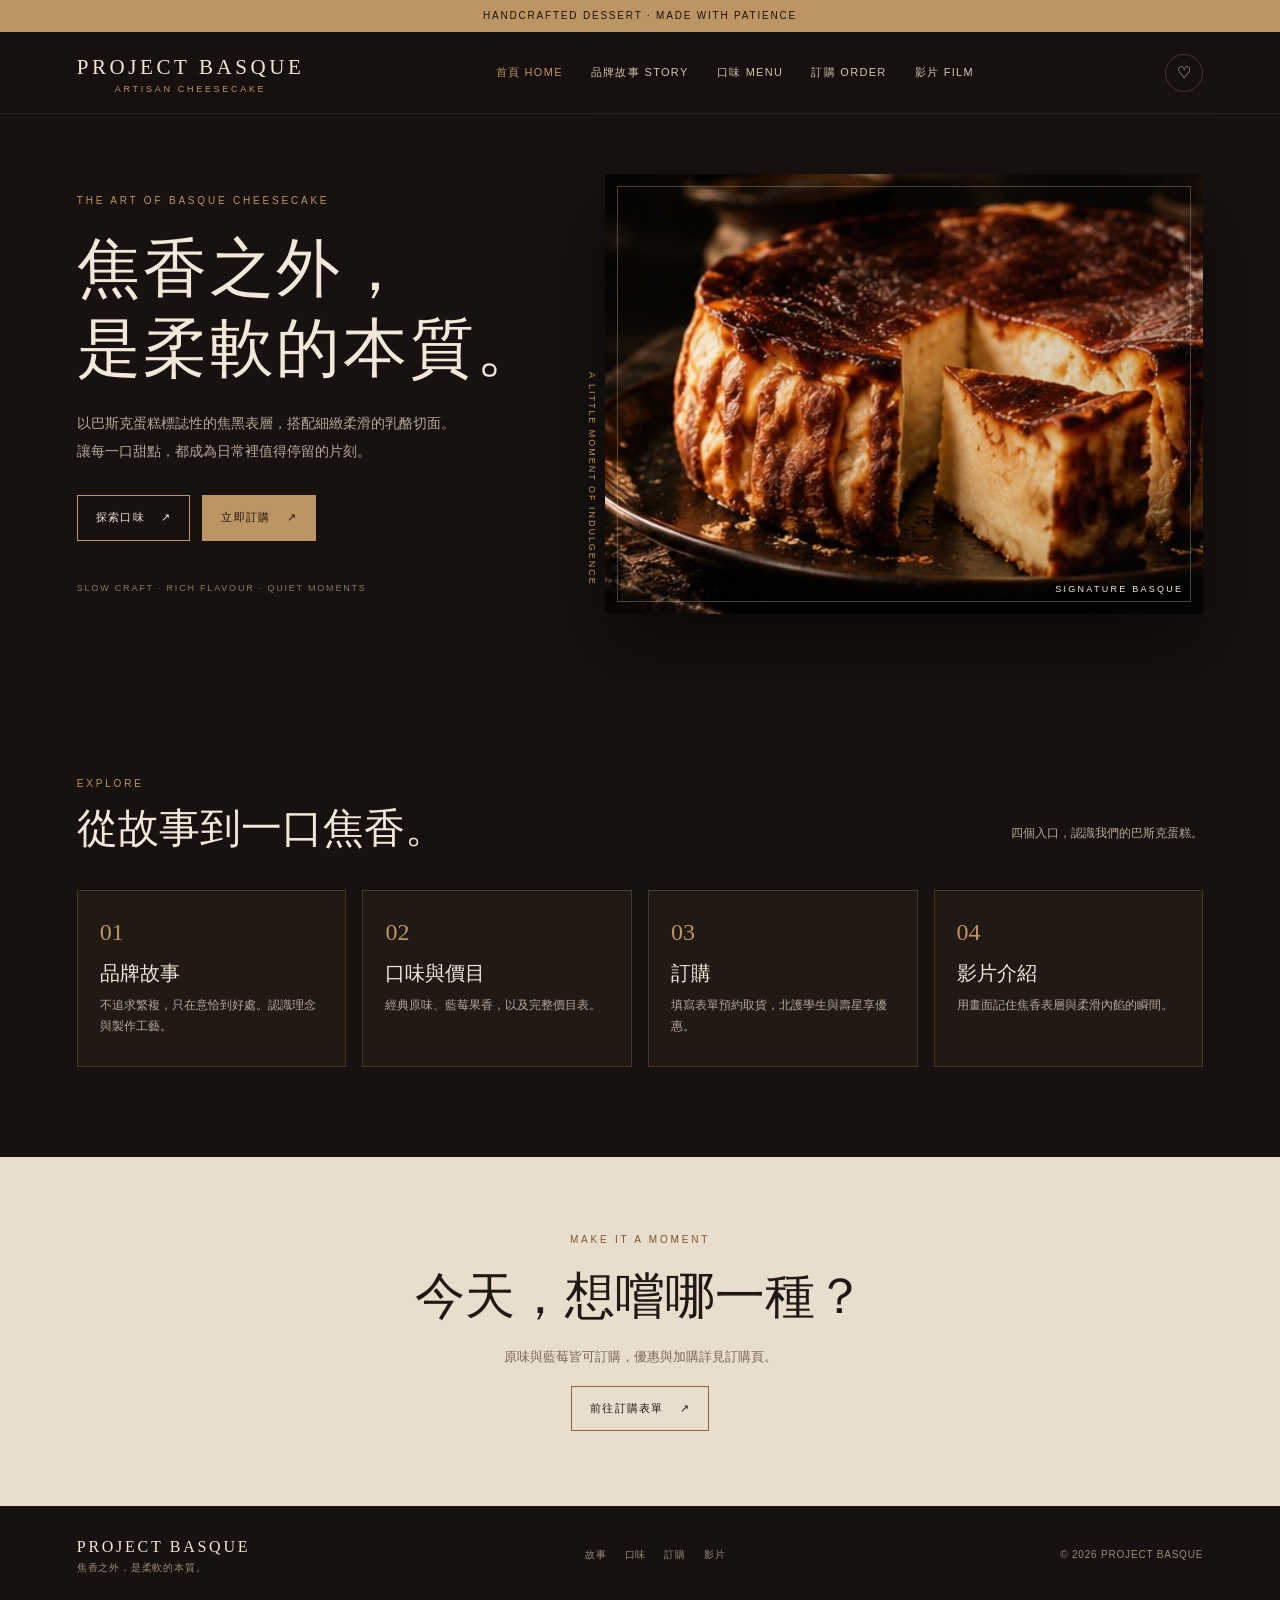
==== commit 64d4341b: "Add files via upload" ====
--- a/index.html
+++ b/index.html
@@ -1,44 +1,99 @@
 <!doctype html>
 <html lang="zh-Hant">
 <head>
-<meta charset="utf-8"><meta name="viewport" content="width=device-width,initial-scale=1"><meta name="theme-color" content="#17120f">
+<meta charset="utf-8">
+<meta name="viewport" content="width=device-width,initial-scale=1">
+<meta name="theme-color" content="#17120f">
 <title>PROJECT BASQUE｜焦香之外</title>
-<style>
-:root{--bg:#17120f;--panel:#211914;--cream:#f2e8d9;--muted:#b8a99a;--gold:#bd9564;--line:#49372a;--serif:Georgia,'Noto Serif TC','Songti TC',serif;--sans:Arial,'Noto Sans TC',sans-serif}*{box-sizing:border-box}html{scroll-behavior:smooth}body{margin:0;background:var(--bg);color:var(--cream);font-family:var(--sans);line-height:1.6}a{color:inherit;text-decoration:none}button{font:inherit;cursor:pointer}.announcement{padding:8px 16px;text-align:center;background:#bd9564;color:#1b120b;font-size:10px;letter-spacing:.18em}.nav{height:82px;display:flex;align-items:center;justify-content:space-between;padding:0 6vw;border-bottom:1px solid #ffffff12;position:sticky;top:0;background:#17120feF;backdrop-filter:blur(16px);z-index:10}.brand{font-family:var(--serif);font-size:21px;letter-spacing:.17em}.brand small{display:block;font:9px var(--sans);letter-spacing:.3em;text-align:center;color:var(--gold)}.navlinks{display:flex;gap:30px;font-size:11px;letter-spacing:.12em;color:#d2c2b1}.navlinks a:hover{color:var(--gold)}.navright{display:flex;align-items:center;gap:15px}.iconbtn{background:none;color:var(--cream);border:1px solid var(--line);border-radius:50%;width:38px;height:38px}.menu{display:none}.hero{min-height:610px;display:grid;grid-template-columns:.85fr 1.15fr;align-items:center;padding:60px 6vw 72px;gap:3vw;overflow:hidden;position:relative}.eyebrow{font-size:10px;letter-spacing:.28em;color:var(--gold);text-transform:uppercase}.hero h1{font:clamp(42px,5vw,72px)/1.25 var(--serif);font-weight:400;letter-spacing:.04em;margin:20px 0}.hero p{max-width:360px;color:var(--muted);font-size:14px;line-height:2}.cta{display:inline-flex;gap:25px;align-items:center;border:1px solid var(--gold);padding:13px 18px;color:var(--cream);background:transparent;font-size:11px;letter-spacing:.12em;margin-top:20px;transition:.3s}.cta:hover{background:var(--gold);color:#1b120b}.hero-note{margin-top:54px;color:#8c7865;font-size:9px;letter-spacing:.2em}.hero-image{height:470px;position:relative;background:linear-gradient(90deg,#17120f00,#17120f33),url('images/cake-01.jpg') center/cover;border-radius:2px;box-shadow:0 35px 80px #0008;animation:rise 1.1s both}.hero-image:after{content:'SIGNATURE BASQUE';position:absolute;right:20px;bottom:18px;font-size:9px;letter-spacing:.25em;text-shadow:0 2px 8px #000}.hero-image:before{content:'';position:absolute;inset:12px;border:1px solid #f2e8d944;pointer-events:none}.hero-caption{position:absolute;left:-20px;bottom:28px;writing-mode:vertical-rl;font-size:9px;letter-spacing:.22em;color:var(--gold)}section{padding:90px 6vw}.section-head{display:flex;align-items:end;justify-content:space-between;gap:20px;margin-bottom:35px}.section-head h2{font:clamp(30px,3.2vw,46px)/1.3 var(--serif);font-weight:400;margin:10px 0 0}.section-head p{color:var(--muted);font-size:12px;max-width:300px}.products{background:#f0e6d8;color:#211914}.products .eyebrow{color:#8a5c32}.products .section-head p{color:#78695c}.product-grid{display:grid;grid-template-columns:repeat(3,1fr);gap:18px}.product-card{background:#e7d8c6;padding:12px 12px 20px;position:relative;transition:transform .35s}.product-card:hover{transform:translateY(-6px)}.product-photo{height:300px;background-size:cover;background-position:center;position:relative;overflow:hidden}.product-photo:after{content:'VIEW DETAILS ↗';position:absolute;bottom:0;left:0;right:0;padding:13px;background:#17120fc9;color:#f2e8d9;font-size:9px;letter-spacing:.16em;transform:translateY(100%);transition:.3s}.product-card:hover .product-photo:after{transform:translateY(0)}.photo-original{background-image:url('images/cake-02.jpg')}.photo-blueberry{background-image:url('images/cake-03.jpg')}.price-list-photo{background-image:url('images/price-list.jpg');background-size:contain;background-color:#f7f0e6;background-repeat:no-repeat}.price-card .product-photo:after{content:'VIEW PRICE LIST ↗'}.product-meta{display:flex;justify-content:space-between;align-items:start;margin-top:16px;gap:10px}.product-meta h3{font:22px var(--serif);font-weight:400;margin:0;color:#211914}.product-meta p{margin:4px 0 0;color:#7c6a5a;font-size:11px}.price{color:#704b2b;font-size:12px;white-space:nowrap}.product-bottom{display:flex;justify-content:space-between;align-items:center;margin-top:16px;border-top:1px solid #cbb9a4;padding-top:12px;color:#7c6a5a;font-size:10px}.text-link{border:0;background:transparent;color:#8a5c32;font-size:11px;letter-spacing:.1em}.text-link:hover{color:var(--gold)}.story{display:grid;grid-template-columns:1fr 1fr;gap:7vw;align-items:center}.story-image{height:450px;background:url('images/cake-05.jpg') center/cover;position:relative}.story-image:after{content:'CRAFTED WITH CARE';position:absolute;bottom:20px;left:20px;font-size:9px;letter-spacing:.25em}.story-copy h2{font:clamp(34px,4vw,52px)/1.35 var(--serif);font-weight:400;margin:18px 0}.story-copy p{font-size:13px;line-height:2.1;color:var(--muted);max-width:460px}.process{background:#211914}.steps{display:grid;grid-template-columns:repeat(4,1fr);gap:22px}.step{border-top:1px solid var(--gold);padding-top:18px}.step span{font:28px var(--serif);color:var(--gold)}.step h3{font:19px var(--serif);font-weight:400;margin:12px 0 7px}.step p{font-size:11px;color:var(--muted);line-height:1.9}.film{display:grid;grid-template-columns:1fr 1fr;gap:5vw;align-items:center}.film-poster{height:360px;background:linear-gradient(0deg,#100b08b8,#100b0810),url('images/cake-06.jpg') center/cover;display:flex;align-items:center;justify-content:center;border:1px solid #ffffff22}.play{border:1px solid #f2e8d9;border-radius:50%;width:66px;height:66px;background:#17120f80;color:#fff;font-size:20px}.film h2{font:clamp(30px,3vw,44px) var(--serif);font-weight:400}.film p{color:var(--muted);font-size:13px;line-height:2}.film-list{margin-top:22px;border-top:1px solid var(--line)}.film-row{display:flex;justify-content:space-between;padding:12px 0;border-bottom:1px solid var(--line);font-size:11px}.film-row span:last-child{color:var(--gold)}.contact{background:#e9ddcd;color:#211914;text-align:center;padding:75px 6vw}.contact .eyebrow{color:#80552e}.contact h2{font:clamp(32px,4vw,50px) var(--serif);font-weight:400;margin:15px 0}.contact p{color:#756657;font-size:12px}.contact .cta{color:#211914;border-color:#8e643e}.contact .cta:hover{color:#fff}.footer{display:flex;justify-content:space-between;align-items:center;gap:20px;padding:28px 6vw;color:#9c8b7b;font-size:10px;letter-spacing:.08em}.footer .brand{font-size:16px;color:var(--cream)}.modal{position:fixed;inset:0;background:#000b;display:none;align-items:center;justify-content:center;padding:20px;z-index:30}.modal.open{display:flex}.modal-box{background:#211914;border:1px solid var(--gold);max-width:540px;width:100%;padding:30px;position:relative}.close{position:absolute;right:16px;top:12px;background:none;border:0;color:var(--cream);font-size:25px}.modal h3{font:30px var(--serif);font-weight:400}.modal p{color:var(--muted);font-size:13px;line-height:2;white-space:pre-line}.modal-actions{display:flex;gap:10px;flex-wrap:wrap}.modal-actions .cta{background:transparent;color:var(--cream);border-color:var(--gold)}.modal-actions .cta:hover{background:var(--gold);color:#1b120b}.toast{position:fixed;bottom:22px;left:50%;transform:translate(-50%,20px);opacity:0;background:var(--cream);color:#211914;padding:12px 18px;font-size:12px;z-index:50;transition:.3s;pointer-events:none}.toast.show{opacity:1;transform:translate(-50%,0)}.reveal{opacity:0;transform:translateY(22px);transition:opacity .8s,transform .8s}.reveal.visible{opacity:1;transform:none}@keyframes rise{from{opacity:0;transform:translateY(18px) scale(1.02)}to{opacity:1;transform:none}}
-@media(max-width:800px){.nav{height:70px;padding:0 5vw}.navlinks{display:none;position:absolute;top:70px;left:0;right:0;background:#17120f;padding:24px 6vw;flex-direction:column;gap:18px;border-bottom:1px solid var(--line)}.navlinks.open{display:flex}.menu{display:inline-block}.hero{grid-template-columns:1fr;padding:50px 5vw 55px;gap:35px}.hero h1{font-size:48px}.hero-image{height:350px;grid-row:1}.hero-caption{left:auto;right:calc(100% + 12px);bottom:18px}.hero-note{margin-top:28px}.section-head{align-items:start;flex-direction:column}.product-grid{grid-template-columns:1fr;gap:18px}.product-photo{height:330px}.story,.film{grid-template-columns:1fr;gap:30px}.story-image{height:330px}.steps{grid-template-columns:1fr 1fr;gap:25px 18px}section{padding:65px 5vw}.film-poster{height:290px}.footer{padding:24px 5vw;flex-direction:column;align-items:start;gap:10px}}@media(prefers-reduced-motion:reduce){html{scroll-behavior:auto}*,*:before,*:after{animation-duration:.01ms!important;transition-duration:.01ms!important}.reveal{opacity:1;transform:none}}
-.img-modal{position:fixed;inset:0;background:#000c;display:none;align-items:center;justify-content:center;padding:16px;z-index:40}
-.img-modal.open{display:flex}
-.img-modal-box{position:relative;max-width:min(520px,96vw);max-height:92vh;overflow:auto;border:1px solid var(--gold);background:#f7f0e6;border-radius:4px;box-shadow:0 20px 60px #000a}
-.img-modal-box img{display:block;width:100%;height:auto}
-.img-modal .close{position:absolute;right:10px;top:6px;background:#17120fcc;border:0;color:#f2e8d9;font-size:26px;width:40px;height:40px;border-radius:50%;z-index:2;line-height:1}
-.img-modal .close:hover{background:var(--gold);color:#1b120b}
-</style></head>
+<link rel="stylesheet" href="styles.css">
+</head>
 <body>
 <div class="announcement">HANDCRAFTED DESSERT · MADE WITH PATIENCE</div>
-<header class="nav"><a class="brand" href="#home" aria-label="回到首頁">PROJECT BASQUE<small>ARTISAN CHEESECAKE</small></a><nav class="navlinks" id="navlinks"><a href="#home">首頁 HOME</a><a href="#menu">招牌蛋糕 MENU</a><a href="#process">製作工藝 PROCESS</a><a href="#story">品牌故事 STORY</a><a href="#contact">訂購聯絡 CONTACT</a></nav><div class="navright"><button class="iconbtn" id="cartBtn" aria-label="查看預訂清單">♡<span id="cartCount">0</span></button><button class="iconbtn menu" id="menuBtn" aria-label="開啟選單">☰</button></div></header>
+<header class="nav">
+  <a class="brand" href="index.html" aria-label="回到首頁">PROJECT BASQUE<small>ARTISAN CHEESECAKE</small></a>
+  <nav class="navlinks" id="navlinks">
+    <a href="index.html" class="active">首頁 HOME</a>
+    <a href="story.html">品牌故事 STORY</a>
+    <a href="menu.html">口味 MENU</a>
+    <a href="order.html">訂購 ORDER</a>
+    <a href="film.html">影片 FILM</a>
+  </nav>
+  <div class="navright">
+    <a class="iconbtn" href="order.html" aria-label="前往訂購">♡</a>
+    <button class="iconbtn menu" id="menuBtn" aria-label="開啟選單">☰</button>
+  </div>
+</header>
+
 <main>
-<section class="hero" id="home"><div class="hero-copy"><div class="eyebrow">The art of Basque cheesecake</div><h1>焦香之外，<br>是柔軟的本質。</h1><p>以巴斯克蛋糕標誌性的焦黑表層，搭配細緻柔滑的乳酪切面。讓每一口甜點，都成為日常裡值得停留的片刻。</p><a class="cta" href="#menu">探索招牌蛋糕 <span>↗</span></a><div class="hero-note">SLOW CRAFT · RICH FLAVOUR · QUIET MOMENTS</div></div><div class="hero-image" role="img" aria-label="巴斯克蛋糕主視覺"><div class="hero-caption">A LITTLE MOMENT OF INDULGENCE</div></div></section>
-<section class="products" id="menu"><div class="section-head reveal"><div><div class="eyebrow">Our signature</div><h2>為喜歡的味道，<br>留一點時間。</h2></div><p>兩款巴斯克風味：經典原味與藍莓果香，另提供切片與優惠。</p></div><div class="product-grid">
-<article class="product-card reveal"><div class="product-photo photo-original" role="img" aria-label="原味巴斯克蛋糕"></div><div class="product-meta"><div><h3>經典原味</h3><p>Classic Basque · 濃郁乳酪香</p></div><div class="price">6吋 NT$ 450</div></div><div class="product-bottom"><span>01 / SIGNATURE</span><button class="text-link details" data-product="original">查看風味 ↗</button></div></article>
-<article class="product-card reveal"><div class="product-photo photo-blueberry" role="img" aria-label="藍莓巴斯克蛋糕"></div><div class="product-meta"><div><h3>藍莓果香</h3><p>Blueberry · 果香與乳酪交織</p></div><div class="price">6吋 NT$ 499</div></div><div class="product-bottom"><span>02 / FRUITY</span><button class="text-link details" data-product="blueberry">查看風味 ↗</button></div></article>
-<article class="product-card reveal price-card"><div class="product-photo price-list-photo" role="img" aria-label="巴斯克蛋糕價目表"></div><div class="product-meta"><div><h3>完整價目表</h3><p>Price List · 尺寸／切片／優惠</p></div><div class="price">查看詳情</div></div><div class="product-bottom"><span>03 / PRICES</span><button class="text-link details" data-product="pricelist">查看價目 ↗</button></div></article>
-</div><p style="font-size:10px;color:#8a7764;margin-top:20px">※ 優惠僅限 6 吋巴斯克蛋糕。北護學生優惠 −$10、當月壽星 −$50。切片與加購品項詳見價目表。</p></section>
-<section class="story" id="story"><div class="story-image reveal" role="img" aria-label="甜點製作與食材的暖色調畫面"></div><div class="story-copy reveal"><div class="eyebrow">Our philosophy</div><h2>不追求繁複，<br>只在意恰到好處。</h2><p>我們相信，好的甜點不需要太多修飾。用心對待每一道製作細節，讓焦香與柔滑自然取得平衡。品牌名稱與故事仍在醞釀，這裡將留給真正屬於品牌的起點。網站圖片已改為巴斯克蛋糕主視覺與對應口味示意，不再使用通用甜點素材。</p><a class="cta" href="#process">認識製作工藝 <span>↗</span></a></div></section>
-<section class="process" id="process"><div class="section-head reveal"><div><div class="eyebrow">Made with care</div><h2>每一步，都有它的理由。</h2></div><p>以清楚的製作敘事，呈現甜點從食材到成品的細節。</p></div><div class="steps"><div class="step reveal"><span>01</span><h3>嚴選食材</h3><p>依照實際配方挑選乳酪、鮮奶油與其他食材，建立穩定風味。</p></div><div class="step reveal"><span>02</span><h3>細緻混合</h3><p>讓食材融合均勻，保留細膩質地，避免過度攪拌。</p></div><div class="step reveal"><span>03</span><h3>高溫烘焙</h3><p>掌握溫度與時間，烘出標誌性的深色表層與柔嫩內餡。</p></div><div class="step reveal"><span>04</span><h3>靜置冷卻</h3><p>讓風味與質地穩定，再依實際保存及出貨規範完成包裝。</p></div></div></section>
-<section class="film"><div class="film-poster reveal"><button class="play" id="filmBtn" aria-label="查看影片分鏡">▶</button></div><div class="reveal"><div class="eyebrow">A 15-second brand film</div><h2>用 15 秒，記住一口焦香。</h2><p>以真實蛋糕攝影搭配細膩動態字卡，從焦香表面、刀切瞬間到柔滑切面，最後回到品牌字標。這是影片視覺規劃預覽，並非已完成的影片。</p><div class="film-list"><div class="film-row"><span>01　焦香登場</span><span>00–03 SEC</span></div><div class="film-row"><span>02　切開的瞬間</span><span>03–07 SEC</span></div><div class="film-row"><span>03　質感特寫</span><span>07–11 SEC</span></div><div class="film-row"><span>04　品牌收尾</span><span>11–15 SEC</span></div></div></div></section>
-<section class="contact" id="contact"><div class="eyebrow">Make it a moment</div><h2>今天，想嚐哪一種？</h2><p>訂購方式、取貨日期與配送細節將於品牌正式上線前確認。</p><button class="cta" id="orderBtn">詢問訂購方式 <span>↗</span></button></section>
-</main><footer class="footer"><div><div class="brand">PROJECT BASQUE</div><div>焦香之外，是柔軟的本質。</div></div><div>© 2026 PROJECT BASQUE · VISUAL PROTOTYPE</div><a href="#home">BACK TO TOP ↑</a></footer>
-<div class="modal" id="modal" role="dialog" aria-modal="true" aria-labelledby="modalTitle"><div class="modal-box"><button class="close" id="closeModal" aria-label="關閉">×</button><div class="eyebrow" id="modalEyebrow">PRODUCT DETAILS</div><h3 id="modalTitle">經典原味</h3><p id="modalText"></p><div class="modal-actions"><button class="cta" id="addBtn">加入預訂清單 <span>＋</span></button><button class="cta" id="closeCta">繼續瀏覽</button></div></div></div><div class="img-modal" id="imgModal" role="dialog" aria-modal="true" aria-label="價目表大圖">
-  <div class="img-modal-box">
-    <button class="close" id="closeImgModal" aria-label="關閉">×</button>
-    <img src="images/price-list.jpg" alt="巴斯克蛋糕完整價目表" id="priceListFullImg">
+<section class="hero" id="home">
+  <div class="hero-copy">
+    <div class="eyebrow">The art of Basque cheesecake</div>
+    <h1>焦香之外，<br>是柔軟的本質。</h1>
+    <p>以巴斯克蛋糕標誌性的焦黑表層，搭配細緻柔滑的乳酪切面。讓每一口甜點，都成為日常裡值得停留的片刻。</p>
+    <div class="hero-actions">
+      <a class="cta" href="menu.html">探索口味 <span>↗</span></a>
+      <a class="cta solid" href="order.html">立即訂購 <span>↗</span></a>
+    </div>
+    <div class="hero-note">SLOW CRAFT · RICH FLAVOUR · QUIET MOMENTS</div>
   </div>
-</div>
-<div class="toast" id="toast" role="status"></div>
-<script>
-const products={original:{name:'經典原味',en:'Classic Basque',price:'6吋 NT$ 450｜切片 NT$ 89',text:'以濃郁乳酪風味為主角，搭配深色烘焙表層與柔滑內餡。6 吋整顆 NT$450，切片 NT$89。優惠僅限 6 吋：北護學生 −$10、當月壽星 −$50。'},blueberry:{name:'藍莓果香',en:'Blueberry Basque',price:'6吋 NT$ 499｜切片 NT$ 99',text:'以藍莓果香搭配乳酪的濃郁感，呈現果香與奶香的平衡。6 吋整顆 NT$499，切片 NT$99。優惠僅限 6 吋：北護學生 −$10、當月壽星 −$50。'},pricelist:{name:'完整價目表',en:'Price List',price:'6吋／切片／優惠／加購',text:'【6吋巴斯克】原味 $450｜藍莓 $499<br>【切片巴斯克】原味 $89｜藍莓 $99<br>【優惠活動】（僅限6吋）北護學生 −$10｜當月壽星 −$50<br>【加購品項】蠟燭 $5｜5盤5叉 $20｜刀子 $5<br><br>完整圖文價目表請見卡片主圖。'}};
-let selected='original',cart=[];const modal=document.getElementById('modal'),toast=document.getElementById('toast');function showToast(msg){toast.textContent=msg;toast.classList.add('show');setTimeout(()=>toast.classList.remove('show'),2400)}function openProduct(id){if(id==='pricelist'){document.getElementById('imgModal').classList.add('open');return}selected=id;const p=products[id];document.getElementById('modalEyebrow').textContent=p.en.toUpperCase()+' · '+p.price;document.getElementById('modalTitle').textContent=p.name;document.getElementById('modalText').innerHTML=p.text;document.getElementById('addBtn').style.display='inline-flex';modal.classList.add('open')}function closeModal(){modal.classList.remove('open');document.getElementById('addBtn').style.display='inline-flex'}
-function closeImgModal(){document.getElementById('imgModal').classList.remove('open')}
-document.getElementById('closeImgModal').onclick=closeImgModal;
-document.getElementById('imgModal').addEventListener('click',e=>{if(e.target===document.getElementById('imgModal'))closeImgModal()});document.querySelectorAll('.details').forEach(b=>b.addEventListener('click',()=>openProduct(b.dataset.product)));document.getElementById('closeModal').onclick=closeModal;document.getElementById('closeCta').onclick=closeModal;modal.addEventListener('click',e=>{if(e.target===modal)closeModal()});document.getElementById('addBtn').onclick=()=>{cart.push(selected);document.getElementById('cartCount').textContent=cart.length;closeModal();showToast('已加入預訂清單（原型示意，尚未建立真實訂單）')};document.getElementById('cartBtn').onclick=()=>showToast(cart.length?'預訂清單：'+cart.map(x=>products[x].name).join('、')+'。此為原型清單，尚未送出訂單。':'預訂清單目前是空的，先挑選喜歡的蛋糕吧。');document.getElementById('orderBtn').onclick=()=>showToast('正式訂購管道尚待確認，這裡先展示按鈕互動。');document.getElementById('filmBtn').onclick=()=>{document.getElementById('modalEyebrow').textContent='VIDEO STORYBOARD · 15 SEC';document.getElementById('modalTitle').textContent='品牌形象影片分鏡';document.getElementById('modalText').textContent='00–03 秒：焦香表面微距與暖光；03–07 秒：刀切蛋糕，呈現內餡；07–11 秒：切片放上陶瓷盤，焦點轉移；11–15 秒：蛋糕定格、暫定品牌字標與標語淡入。影片尚未實拍或剪輯。';document.getElementById('addBtn').style.display='none';modal.classList.add('open')};document.getElementById('closeModal').addEventListener('click',()=>{document.getElementById('addBtn').style.display='inline-flex'});document.getElementById('menuBtn').onclick=()=>document.getElementById('navlinks').classList.toggle('open');document.querySelectorAll('.navlinks a').forEach(a=>a.addEventListener('click',()=>document.getElementById('navlinks').classList.remove('open')));const observer=new IntersectionObserver(entries=>entries.forEach(e=>{if(e.isIntersecting){e.target.classList.add('visible');observer.unobserve(e.target)}}),{threshold:.12});document.querySelectorAll('.reveal').forEach(el=>observer.observe(el));document.addEventListener('keydown',e=>{if(e.key==='Escape'){closeModal();closeImgModal()}});
-</script></body></html>
+  <div class="hero-image" role="img" aria-label="巴斯克蛋糕主視覺">
+    <div class="hero-caption">A LITTLE MOMENT OF INDULGENCE</div>
+  </div>
+</section>
+
+<section>
+  <div class="section-head reveal">
+    <div>
+      <div class="eyebrow">Explore</div>
+      <h2>從故事到一口焦香。</h2>
+    </div>
+    <p>四個入口，認識我們的巴斯克蛋糕。</p>
+  </div>
+  <div class="home-grid">
+    <a class="home-card reveal" href="story.html">
+      <span>01</span>
+      <h3>品牌故事</h3>
+      <p>不追求繁複，只在意恰到好處。認識理念與製作工藝。</p>
+    </a>
+    <a class="home-card reveal" href="menu.html">
+      <span>02</span>
+      <h3>口味與價目</h3>
+      <p>經典原味、藍莓果香，以及完整價目表。</p>
+    </a>
+    <a class="home-card reveal" href="order.html">
+      <span>03</span>
+      <h3>訂購</h3>
+      <p>填寫表單預約取貨，北護學生與壽星享優惠。</p>
+    </a>
+    <a class="home-card reveal" href="film.html">
+      <span>04</span>
+      <h3>影片介紹</h3>
+      <p>用畫面記住焦香表層與柔滑內餡的瞬間。</p>
+    </a>
+  </div>
+</section>
+
+<section class="contact">
+  <div class="eyebrow">Make it a moment</div>
+  <h2>今天，想嚐哪一種？</h2>
+  <p>原味與藍莓皆可訂購，優惠與加購詳見訂購頁。</p>
+  <a class="cta" href="order.html">前往訂購表單 <span>↗</span></a>
+</section>
+</main>
+
+<footer class="footer">
+  <div>
+    <div class="brand">PROJECT BASQUE</div>
+    <div>焦香之外，是柔軟的本質。</div>
+  </div>
+  <div class="footer-links">
+    <a href="story.html">故事</a>
+    <a href="menu.html">口味</a>
+    <a href="order.html">訂購</a>
+    <a href="film.html">影片</a>
+  </div>
+  <div>© 2026 PROJECT BASQUE</div>
+</footer>
+<script src="common.js"></script>
+</body>
+</html>
--- a/styles.css
+++ b/styles.css
@@ -0,0 +1,280 @@
+:root{
+  --bg:#17120f;
+  --panel:#211914;
+  --cream:#f2e8d9;
+  --muted:#b8a99a;
+  --gold:#bd9564;
+  --line:#49372a;
+  --serif:Georgia,'Noto Serif TC','Songti TC',serif;
+  --sans:Arial,'Noto Sans TC',sans-serif;
+}
+*{box-sizing:border-box}
+html{scroll-behavior:smooth}
+body{margin:0;background:var(--bg);color:var(--cream);font-family:var(--sans);line-height:1.6}
+a{color:inherit;text-decoration:none}
+button{font:inherit;cursor:pointer;background:none;border:0;color:inherit}
+
+.announcement{padding:8px 16px;text-align:center;background:#bd9564;color:#1b120b;font-size:10px;letter-spacing:.18em}
+
+.nav{
+  height:82px;display:flex;align-items:center;justify-content:space-between;
+  padding:0 6vw;border-bottom:1px solid #ffffff12;position:sticky;top:0;
+  background:#17120feF;backdrop-filter:blur(16px);z-index:10;
+}
+.brand{font-family:var(--serif);font-size:21px;letter-spacing:.17em}
+.brand small{display:block;font:9px var(--sans);letter-spacing:.3em;text-align:center;color:var(--gold)}
+.navlinks{display:flex;gap:28px;font-size:11px;letter-spacing:.12em;color:#d2c2b1}
+.navlinks a:hover,.navlinks a.active{color:var(--gold)}
+.navright{display:flex;align-items:center;gap:15px}
+.iconbtn{
+  background:none;color:var(--cream);border:1px solid var(--line);
+  border-radius:50%;width:38px;height:38px;display:inline-flex;align-items:center;justify-content:center;
+}
+.menu{display:none}
+
+.cta{
+  display:inline-flex;gap:16px;align-items:center;border:1px solid var(--gold);
+  padding:13px 18px;color:var(--cream);background:transparent;font-size:11px;
+  letter-spacing:.12em;margin-top:16px;transition:.3s;
+}
+.cta:hover{background:var(--gold);color:#1b120b}
+.cta.solid{background:var(--gold);color:#1b120b}
+.cta.solid:hover{background:#d4a872}
+
+.eyebrow{font-size:10px;letter-spacing:.28em;color:var(--gold);text-transform:uppercase}
+section{padding:90px 6vw}
+.section-head{display:flex;align-items:end;justify-content:space-between;gap:20px;margin-bottom:35px}
+.section-head h2{font:clamp(30px,3.2vw,46px)/1.3 var(--serif);font-weight:400;margin:10px 0 0}
+.section-head p{color:var(--muted);font-size:12px;max-width:300px}
+
+/* Hero */
+.hero{
+  min-height:560px;display:grid;grid-template-columns:.9fr 1.1fr;align-items:center;
+  padding:60px 6vw 72px;gap:3vw;overflow:hidden;position:relative;
+}
+.hero h1{font:clamp(40px,5vw,68px)/1.25 var(--serif);font-weight:400;letter-spacing:.04em;margin:20px 0}
+.hero p{max-width:380px;color:var(--muted);font-size:14px;line-height:2}
+.hero-note{margin-top:40px;color:#8c7865;font-size:9px;letter-spacing:.2em}
+.hero-image{
+  height:440px;position:relative;
+  background:linear-gradient(90deg,#17120f00,#17120f33),url('images/cake-01.jpg') center/cover;
+  border-radius:2px;box-shadow:0 35px 80px #0008;
+}
+.hero-image:after{
+  content:'SIGNATURE BASQUE';position:absolute;right:20px;bottom:18px;
+  font-size:9px;letter-spacing:.25em;text-shadow:0 2px 8px #000;
+}
+.hero-image:before{content:'';position:absolute;inset:12px;border:1px solid #f2e8d944;pointer-events:none}
+.hero-caption{
+  position:absolute;left:-20px;bottom:28px;writing-mode:vertical-rl;
+  font-size:9px;letter-spacing:.22em;color:var(--gold);
+}
+.hero-actions{display:flex;flex-wrap:wrap;gap:12px;margin-top:8px}
+
+/* Home cards */
+.home-grid{display:grid;grid-template-columns:repeat(4,1fr);gap:16px}
+.home-card{
+  background:var(--panel);border:1px solid var(--line);padding:28px 22px;
+  transition:transform .3s,border-color .3s;
+}
+.home-card:hover{transform:translateY(-4px);border-color:var(--gold)}
+.home-card span{font:24px var(--serif);color:var(--gold)}
+.home-card h3{font:20px var(--serif);font-weight:400;margin:12px 0 8px}
+.home-card p{font-size:12px;color:var(--muted);line-height:1.8;margin:0}
+
+/* Products / light section */
+.products{background:#f0e6d8;color:#211914}
+.products .eyebrow{color:#8a5c32}
+.products .section-head p{color:#78695c}
+.product-grid{display:grid;grid-template-columns:repeat(3,1fr);gap:18px}
+.product-card{background:#e7d8c6;padding:12px 12px 20px;position:relative;transition:transform .35s}
+.product-card:hover{transform:translateY(-6px)}
+.product-photo{
+  height:300px;background-size:cover;background-position:center;
+  position:relative;overflow:hidden;
+}
+.product-photo:after{
+  content:'VIEW DETAILS ↗';position:absolute;bottom:0;left:0;right:0;padding:13px;
+  background:#17120fc9;color:#f2e8d9;font-size:9px;letter-spacing:.16em;
+  transform:translateY(100%);transition:.3s;
+}
+.product-card:hover .product-photo:after{transform:translateY(0)}
+.photo-original{background-image:url('images/cake-02.jpg')}
+.photo-blueberry{background-image:url('images/cake-03.jpg')}
+.price-list-photo{
+  background-image:url('images/price-list.jpg');
+  background-size:contain;background-color:#f7f0e6;background-repeat:no-repeat;background-position:center;
+}
+.product-meta{display:flex;justify-content:space-between;align-items:start;margin-top:16px;gap:10px}
+.product-meta h3{font:22px var(--serif);font-weight:400;margin:0;color:#211914}
+.product-meta p{margin:4px 0 0;color:#7c6a5a;font-size:11px}
+.price{color:#704b2b;font-size:12px;white-space:nowrap}
+.product-bottom{
+  display:flex;justify-content:space-between;align-items:center;margin-top:16px;
+  border-top:1px solid #cbb9a4;padding-top:12px;color:#7c6a5a;font-size:10px;
+}
+.text-link{border:0;background:transparent;color:#8a5c32;font-size:11px;letter-spacing:.1em;cursor:pointer}
+.text-link:hover{color:var(--gold)}
+
+/* Story */
+.story{display:grid;grid-template-columns:1fr 1fr;gap:7vw;align-items:center}
+.story-image{
+  height:450px;background:url('images/cake-05.jpg') center/cover;position:relative;
+}
+.story-image:after{
+  content:'CRAFTED WITH CARE';position:absolute;bottom:20px;left:20px;
+  font-size:9px;letter-spacing:.25em;
+}
+.story-copy h2{font:clamp(34px,4vw,52px)/1.35 var(--serif);font-weight:400;margin:18px 0}
+.story-copy p{font-size:13px;line-height:2.1;color:var(--muted);max-width:460px}
+
+/* Process */
+.process{background:#211914}
+.steps{display:grid;grid-template-columns:repeat(4,1fr);gap:22px}
+.step{border-top:1px solid var(--gold);padding-top:18px}
+.step span{font:28px var(--serif);color:var(--gold)}
+.step h3{font:19px var(--serif);font-weight:400;margin:12px 0 7px}
+.step p{font-size:11px;color:var(--muted);line-height:1.9}
+
+/* Film */
+.film{display:grid;grid-template-columns:1fr 1fr;gap:5vw;align-items:center}
+.film-poster{
+  height:360px;
+  background:linear-gradient(0deg,#100b08b8,#100b0810),url('images/cake-06.jpg') center/cover;
+  display:flex;align-items:center;justify-content:center;border:1px solid #ffffff22;
+}
+.play{
+  border:1px solid #f2e8d9;border-radius:50%;width:66px;height:66px;
+  background:#17120f80;color:#fff;font-size:20px;
+}
+.film h2{font:clamp(30px,3vw,44px) var(--serif);font-weight:400}
+.film p{color:var(--muted);font-size:13px;line-height:2}
+.film-list{margin-top:22px;border-top:1px solid var(--line)}
+.film-row{
+  display:flex;justify-content:space-between;padding:12px 0;
+  border-bottom:1px solid var(--line);font-size:11px;
+}
+.film-row span:last-child{color:var(--gold)}
+.video-wrap{
+  position:relative;width:100%;padding-bottom:56.25%;height:0;overflow:hidden;
+  border:1px solid var(--line);background:#100b08;
+}
+.video-wrap iframe{position:absolute;top:0;left:0;width:100%;height:100%;border:0}
+
+/* Order / contact */
+.contact{background:#e9ddcd;color:#211914;text-align:center;padding:75px 6vw}
+.contact .eyebrow{color:#80552e}
+.contact h2{font:clamp(32px,4vw,50px) var(--serif);font-weight:400;margin:15px 0}
+.contact p{color:#756657;font-size:13px;line-height:1.9;max-width:480px;margin:0 auto}
+.contact .cta{color:#211914;border-color:#8e643e}
+.contact .cta:hover{color:#fff;background:#8e643e}
+.order-box{
+  max-width:640px;margin:40px auto 0;text-align:left;background:#f5ebe0;
+  border:1px solid #cbb9a4;padding:28px 24px;
+}
+.order-box h3{font:22px var(--serif);font-weight:400;margin:0 0 12px;color:#211914}
+.order-box ul{margin:0;padding-left:18px;color:#5c4a3c;font-size:13px;line-height:2}
+.order-box .cta{color:#211914;border-color:#8e643e;margin-top:20px}
+.order-box .cta:hover{background:#8e643e;color:#fff}
+.price-summary{
+  display:grid;grid-template-columns:1fr 1fr;gap:12px;margin-top:28px;text-align:left;
+}
+.price-item{
+  background:#f5ebe0;border:1px solid #cbb9a4;padding:18px 16px;
+}
+.price-item h4{font:16px var(--serif);margin:0 0 8px;color:#211914}
+.price-item p{margin:0;font-size:12px;color:#5c4a3c;line-height:1.8}
+
+/* Footer */
+.footer{
+  display:flex;justify-content:space-between;align-items:center;gap:20px;
+  padding:28px 6vw;color:#9c8b7b;font-size:10px;letter-spacing:.08em;
+}
+.footer .brand{font-size:16px;color:var(--cream)}
+.footer-links{display:flex;gap:18px;flex-wrap:wrap}
+.footer-links a:hover{color:var(--gold)}
+
+/* Modal */
+.modal{
+  position:fixed;inset:0;background:#000b;display:none;
+  align-items:center;justify-content:center;padding:20px;z-index:30;
+}
+.modal.open{display:flex}
+.modal-box{
+  background:#211914;border:1px solid var(--gold);max-width:540px;width:100%;
+  padding:30px;position:relative;
+}
+.close{
+  position:absolute;right:16px;top:12px;background:none;border:0;
+  color:var(--cream);font-size:25px;cursor:pointer;
+}
+.modal h3{font:30px var(--serif);font-weight:400}
+.modal p{color:var(--muted);font-size:13px;line-height:2}
+.modal-actions{display:flex;gap:10px;flex-wrap:wrap}
+.modal-actions .cta{background:transparent;color:var(--cream);border-color:var(--gold)}
+.modal-actions .cta:hover{background:var(--gold);color:#1b120b}
+
+/* Image lightbox */
+.img-modal{
+  position:fixed;inset:0;background:#000c;display:none;
+  align-items:center;justify-content:center;padding:16px;z-index:40;
+}
+.img-modal.open{display:flex}
+.img-modal-box{
+  position:relative;max-width:min(520px,96vw);max-height:92vh;overflow:auto;
+  border:1px solid var(--gold);background:#f7f0e6;border-radius:4px;box-shadow:0 20px 60px #000a;
+}
+.img-modal-box img{display:block;width:100%;height:auto}
+.img-modal .close{
+  position:absolute;right:10px;top:6px;background:#17120fcc;border:0;color:#f2e8d9;
+  font-size:26px;width:40px;height:40px;border-radius:50%;z-index:2;line-height:1;
+}
+.img-modal .close:hover{background:var(--gold);color:#1b120b}
+
+.toast{
+  position:fixed;bottom:22px;left:50%;transform:translate(-50%,20px);opacity:0;
+  background:var(--cream);color:#211914;padding:12px 18px;font-size:12px;z-index:50;
+  transition:.3s;pointer-events:none;
+}
+.toast.show{opacity:1;transform:translate(-50%,0)}
+
+.reveal{opacity:0;transform:translateY(22px);transition:opacity .8s,transform .8s}
+.reveal.visible{opacity:1;transform:none}
+
+.page-hero{
+  padding:70px 6vw 40px;border-bottom:1px solid #ffffff12;
+}
+.page-hero h1{font:clamp(36px,4.5vw,56px)/1.25 var(--serif);font-weight:400;margin:14px 0 12px}
+.page-hero p{color:var(--muted);font-size:14px;max-width:520px;line-height:1.9}
+
+@media(max-width:900px){
+  .home-grid{grid-template-columns:1fr 1fr}
+  .product-grid{grid-template-columns:1fr;gap:18px}
+  .steps{grid-template-columns:1fr 1fr}
+  .price-summary{grid-template-columns:1fr}
+}
+@media(max-width:800px){
+  .nav{height:70px;padding:0 5vw}
+  .navlinks{
+    display:none;position:absolute;top:70px;left:0;right:0;background:#17120f;
+    padding:24px 6vw;flex-direction:column;gap:18px;border-bottom:1px solid var(--line);
+  }
+  .navlinks.open{display:flex}
+  .menu{display:inline-flex}
+  .hero{grid-template-columns:1fr;padding:50px 5vw 55px;gap:35px}
+  .hero h1{font-size:42px}
+  .hero-image{height:320px;grid-row:1}
+  .hero-caption{left:auto;right:12px;bottom:18px;writing-mode:horizontal-tb}
+  .section-head{align-items:start;flex-direction:column}
+  .story,.film{grid-template-columns:1fr;gap:30px}
+  .story-image{height:300px}
+  section{padding:65px 5vw}
+  .film-poster{height:260px}
+  .footer{padding:24px 5vw;flex-direction:column;align-items:start;gap:14px}
+  .home-grid{grid-template-columns:1fr}
+}
+@media(prefers-reduced-motion:reduce){
+  html{scroll-behavior:auto}
+  *,*:before,*:after{animation-duration:.01ms!important;transition-duration:.01ms!important}
+  .reveal{opacity:1;transform:none}
+}
